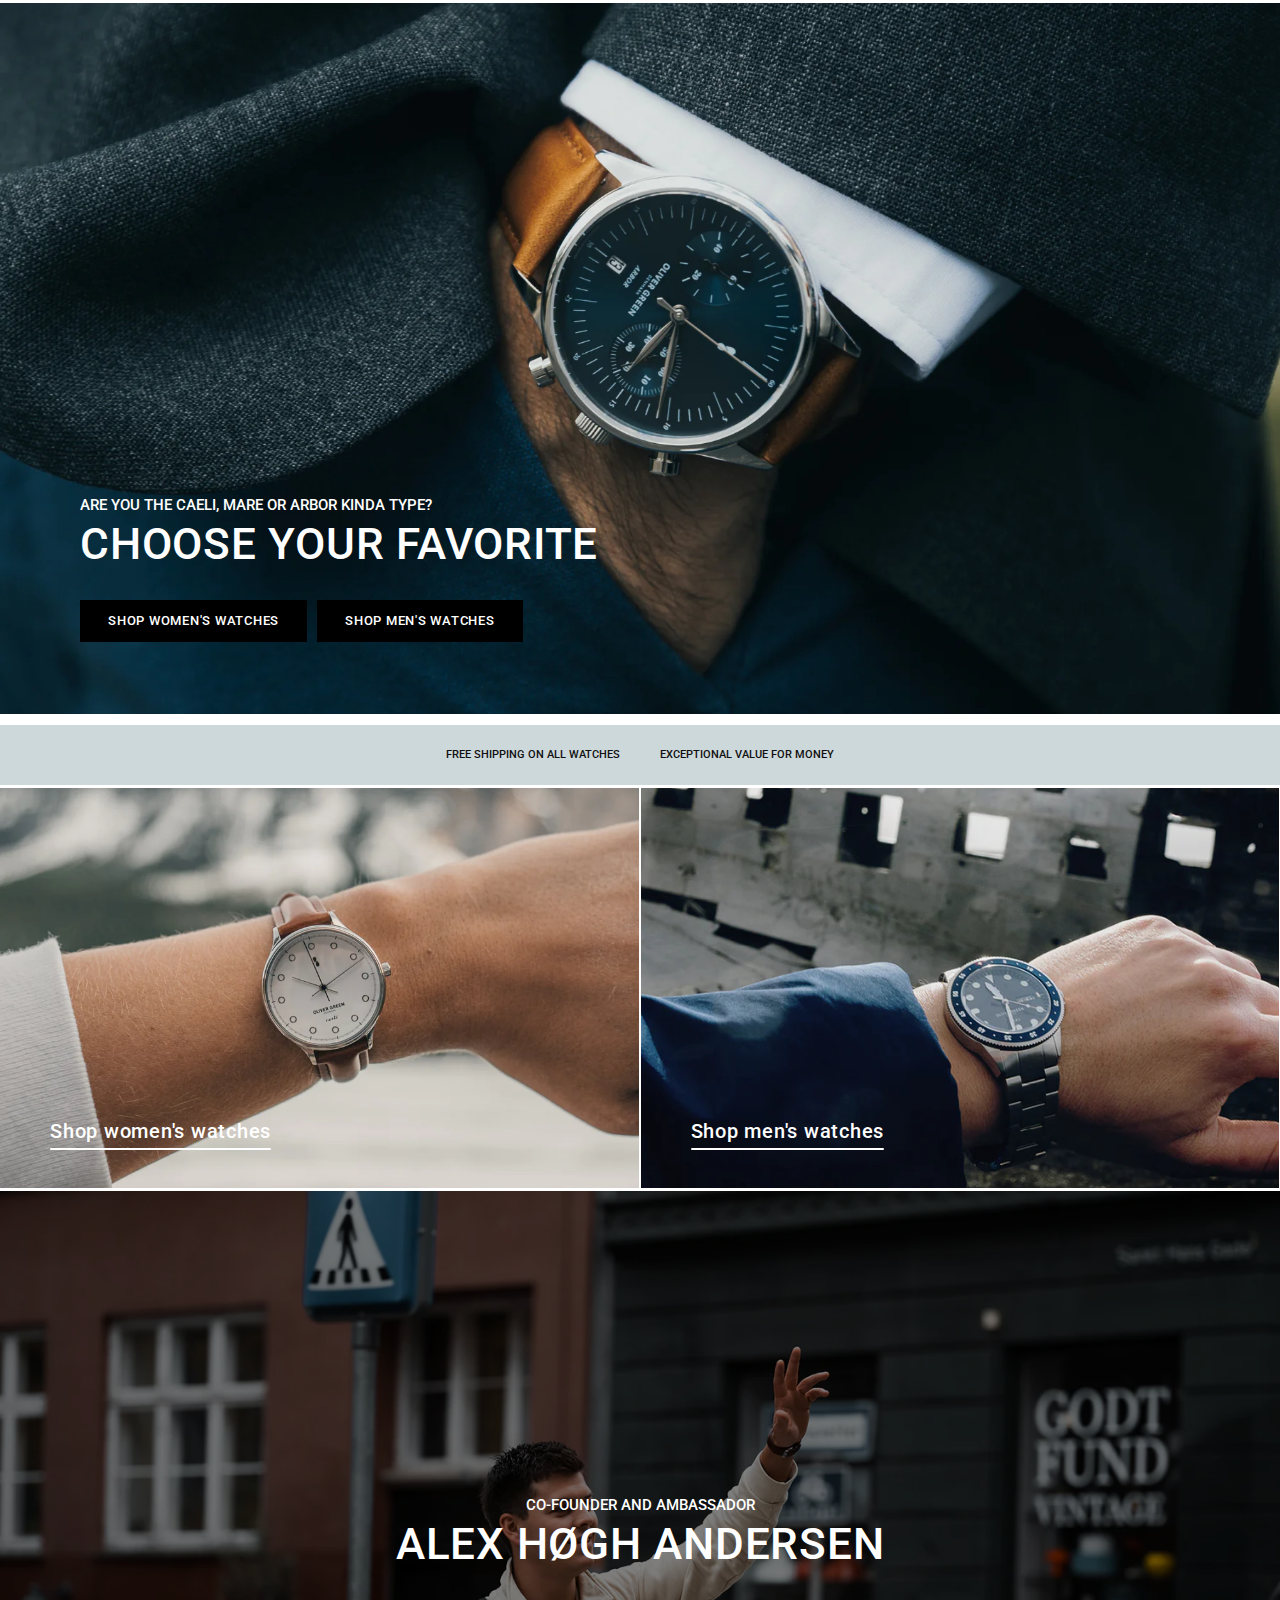
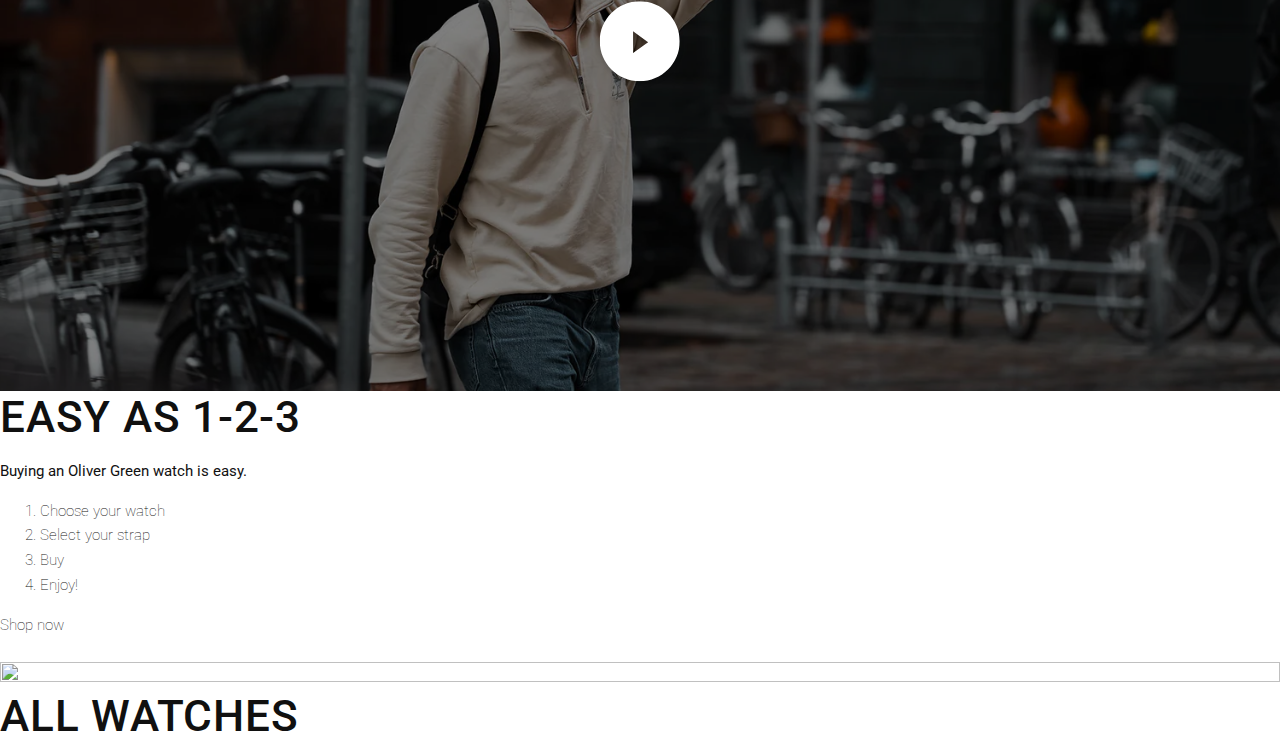
==== index.html @ 7eab45d4 "styling af første marketing-sektion" ====
<!DOCTYPE html>
<html lang="da">
<head>
    <meta charset="UTF-8">
    <meta http-equiv="X-UA-Compatible" content="IE=edge">
    <meta name="viewport" content="width=device-width, initial-scale=1.0">
    <title>Oliver Green | Oliver Green | Free shipping</title>
    <link rel="preconnect" href="https://fonts.googleapis.com">
    <link rel="preconnect" href="https://fonts.gstatic.com" crossorigin>
    <link href="https://fonts.googleapis.com/css2?family=Roboto:wght@100;500&display=swap" rel="stylesheet">
    <link rel="stylesheet" href="./css/jannick-styles.css">
</head>
<body>

    <section class="hero-section border--top">
        <img src="./img/forside/hero-img-index-large.webp" alt="Oliver Green-ur på håndled" class="section-bg hero-section-bg">
        <div class="hero-section-content white-text">
            <h1 class="section-subheading">Are you the Caeli, Mare or Arbor kinda type?</h1>
            <h2 class="section-heading">Choose your favorite</h2>
            <div class="hero-buttons">
                <a href="#" class="btn">Shop women's watches</a>
                <a href="#" class="btn">Shop men's watches</a>
            </div>
        </div>
    </section>

    <div class="usp-wrapper border--top">
        <p class="usp">FREE SHIPPING on all watches</p>
        <p class="usp">EXCEPTIONAL VALUE FOR MONEY</p>
    </div>

    <section class="shop-cat-section split-section border--top">
        <a href="#" class="shop-cat split-content">
            <img src="./img/forside/cat-img-1-large.webp" alt="" class="shop-cat-img">
            <span class="shop-cat-link white-text">Shop women's watches</span>
        </a>
        <a href="#" class="shop-cat split-content">
            <img src="./img/forside/cat-img-2-large.webp" alt="" class="shop-cat-img">
            <span href="#" class="shop-cat-link white-text">Shop men's watches</span>
        </a>
    </section>

    <section class="review-section">

    </section>

    <section class="marketing-vid-section border--top">
        <img src="./img/forside/alex-marketing-vid-poster-large.webp" alt="" class="marketing-vid-poster">
        <div class="overlay"></div>
        <div class="marketing-vid-section-content white-text align-center">
            <h2 class="section-subheading">Co-founder and ambassador</h2>
            <h3 class="section-heading">Alex Høgh Andersen</h3>
            <svg class="play-icon" viewBox="0 0 24 24"><path d="M12 0C5.383 0 0 5.383 0 12s5.383 12 12 12 12-5.383 12-12S18.617 0 12 0zm-2 15.5V9l4.5 3.25L10 15.5z" fill="currentColor"></path></svg>
        </div>
    </section>

    <section class="easy-123-section split-section">
        <div class="text-wrapper">
            <h2 class="section-heading">Easy as 1-2-3</h2>
            <p><strong>Buying an Oliver Green watch is easy.</strong></p>
            <ol>
                <li>Choose your watch</li>
                <li>Select your strap</li>
                <li>Buy</li>
                <li>Enjoy!</li>
            </ol>
            <a href="#" class="cta-link">Shop now</a>
        </div>
        <div class="img-wrapper">
            <img src="" alt="" class="easy-123-img">
        </div>
    </section>

    <section class="marketing-vid-section">
        <img src="" alt="" class="marketing-vid-poster">
    </section>

    <section class="watch-slider-section">
        <h2 class="section-heading">All Watches</h2>
        <div class="watch-slider-wrapper"></div>
    </section>

    <section class="lifestyle-gallery-section">
        <div class="lifestyle-slider-wrapper"></div>
    </section>

</body>
</html>
---- css/jannick-styles.css ----
body {
    margin: 0;
    font-size: 15px;
    line-height: 1.65;
    font-family: Roboto, sans-serif;
    font-weight: 100;
    color: #101010;
}

section {
    position: relative;
}

h1, h2, h3 {
    margin: 0;
}

a {
    color: #101010;
    text-decoration: none;
}

.white-text {
    color: #FFFFFF;
}

.section-heading,
.section-subheading,
.btn,
.usp {
    text-transform: uppercase;
    font-weight: 500;
}

.section-heading,
.btn,
.shop-cat-link {
    letter-spacing: 0.75px;
}

.btn {
    font-size: 13px;
    color: #FFFFFF;
    padding: 10px 28px;
    background: #000000;
    text-align: center;
}

.border {
    box-sizing: border-box;
}

.border--top {
    border-top: 3px solid #FFFFFF;
}

.section-bg {
    height: 100%;
    width: 100%;
}

.section-heading {
    font-size: 44px;
    line-height: 1.2;
}

.section-subheading {
    font-size: 15px;
}

.align-center {
    text-align: center;
}

.overlay {
    position: absolute;
    top: 0;
    left: 0;
    height: 100%;
    width: 100%;
    background: #000000;
    opacity: 0.5;
}

.hero-section {
    max-height: 800px;
    overflow: hidden;
}

.hero-section-content {
    position: absolute;
    bottom: 80px;
    left: 80px;
}

.hero-buttons {
    margin-top: 30px;
    width: 500px;
    display: flex;
    grid-template-columns: 1fr 1fr;
    grid-gap: 10px;
}

.usp-wrapper {
    display: flex;
    align-items: center;
    justify-content: center;
    background: #cdd8db;
    box-sizing: padding-box;
    padding: 10px;
    gap: 40px;
}

.usp {
    font-size: 11px;
}

.shop-cat-section {
    height: 400px;
    display: flex;
}

.split-content {
    width: calc(50% - 1.5px);
}

.split-content:first-child {
    border-right: 1.5px solid #FFFFFF;
}

.split-content:last-child {
    border-left: 1.5px solid #FFFFFF;
}

.shop-cat {
    height: 100%;
    overflow: hidden;
    position: relative;
}

.shop-cat-img {
    width: 100%;
    object-fit: cover;
    position: absolute;
    top: 50%;
    left: 0;
    transform: translateY(-50%) scale(1);
    transform-origin: center center;
    transition: transform 8s cubic-bezier(.25,.46,.45,.94);
}

.shop-cat-link {
    font-weight: 500;
    font-size: 20px;
    position: absolute;
    bottom: 40px;
    left: 50px;
}

.shop-cat-link::after {
    content: '';
    position: absolute;
    height: 2px;
    width: 100%;
    background: #FFFFFF;
    border-radius: 2px;
    bottom: -2px;
    left: 0;
    transition: transform 200ms ease-in-out;
    transform-origin: left center;
    transform: scale(1);
}

.shop-cat-img:hover {
    transform: translateY(-50%) scale(1.2);
}

.shop-cat-link:hover::after {
    transform: scaleX(0);
}

.marketing-vid-section {
    max-height: 800px;
    overflow: hidden;
    position: relative;
}

.marketing-vid-poster {
    height: 100%;
    width: 100%;
    object-fit: cover;
}

.marketing-vid-section-content {
    position: absolute;
    top: 50%;
    left: 50%;
    transform: translate(-50%, -50%);
}

.play-icon {
    height: 80px;
    cursor: pointer;
    transform-origin: center center;
    filter: drop-shadow(0 2px 2px rgba(0,0,0,.2));
    transition: transform .2s ease-in-out;
}

.play-icon:hover {
    transform: scale(1.1);
}

.marketing-vid-section-content .play-icon {
    margin-top: 30px;
}
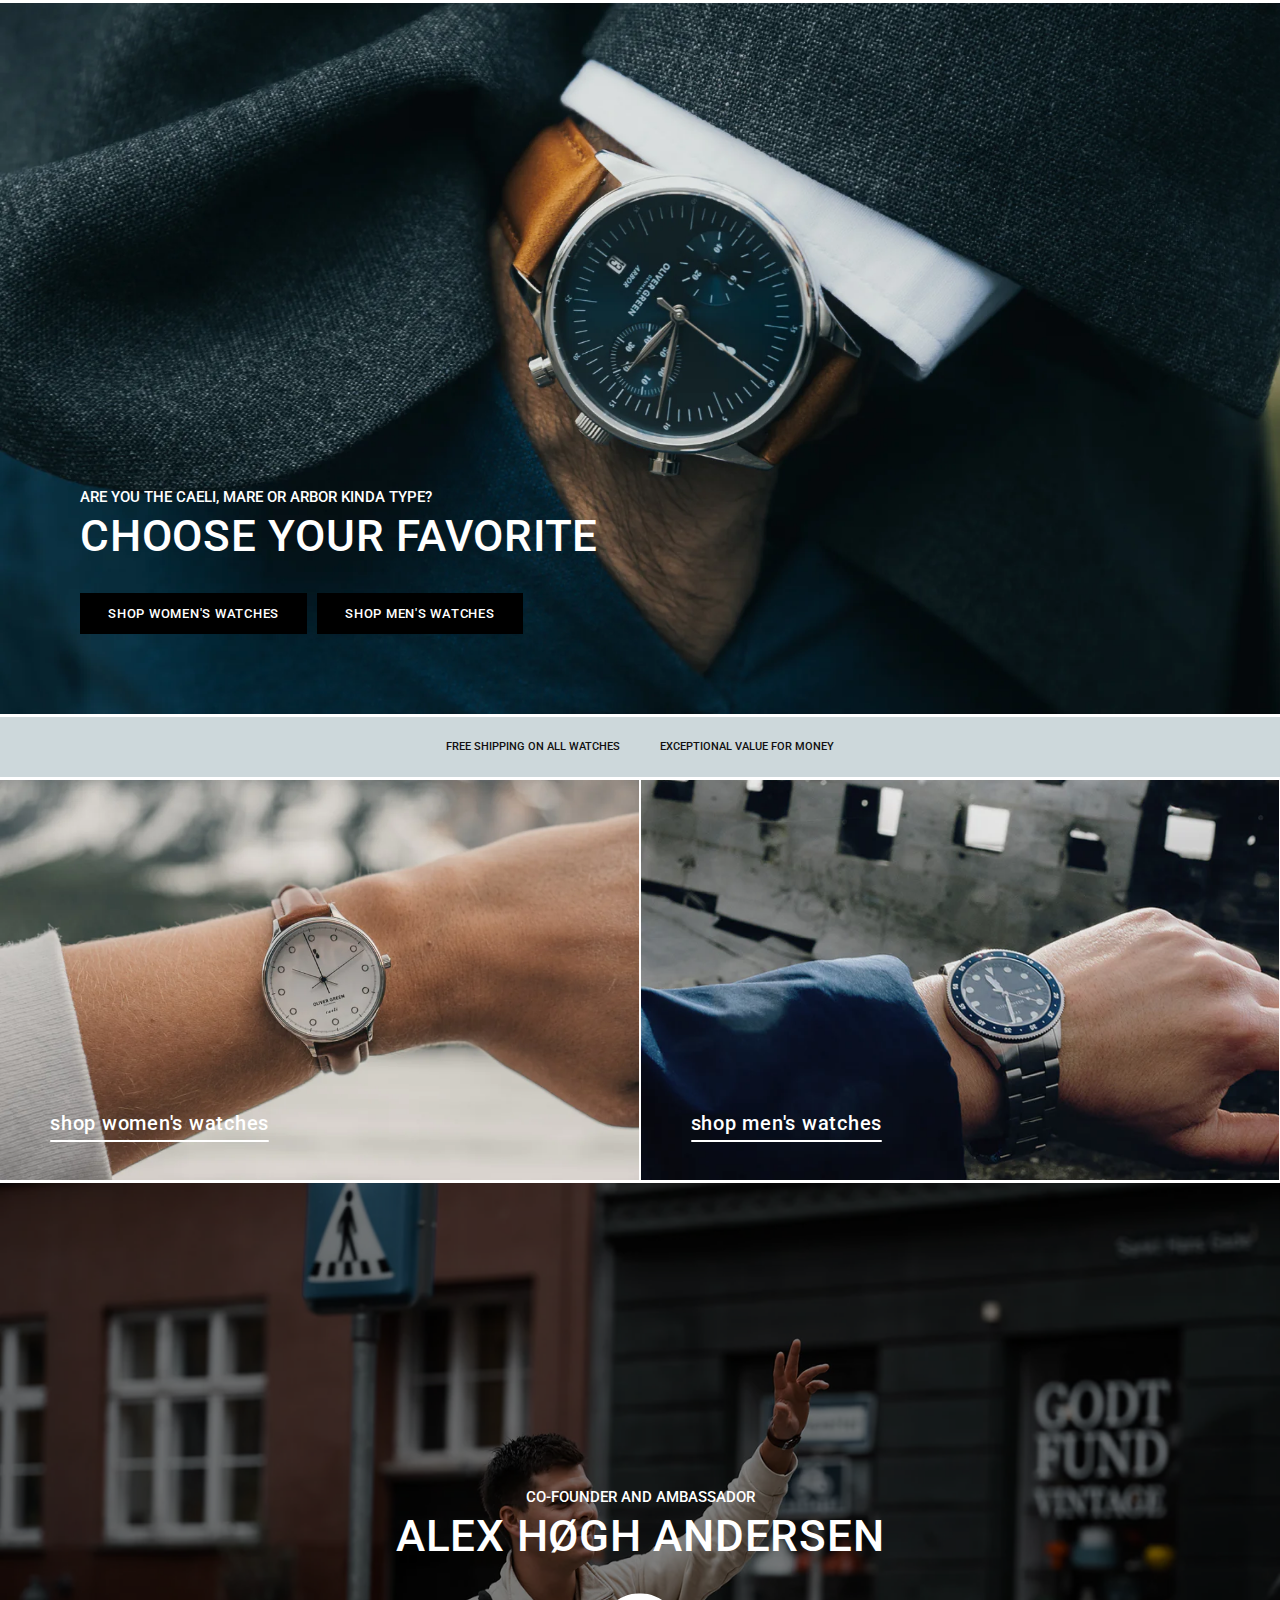
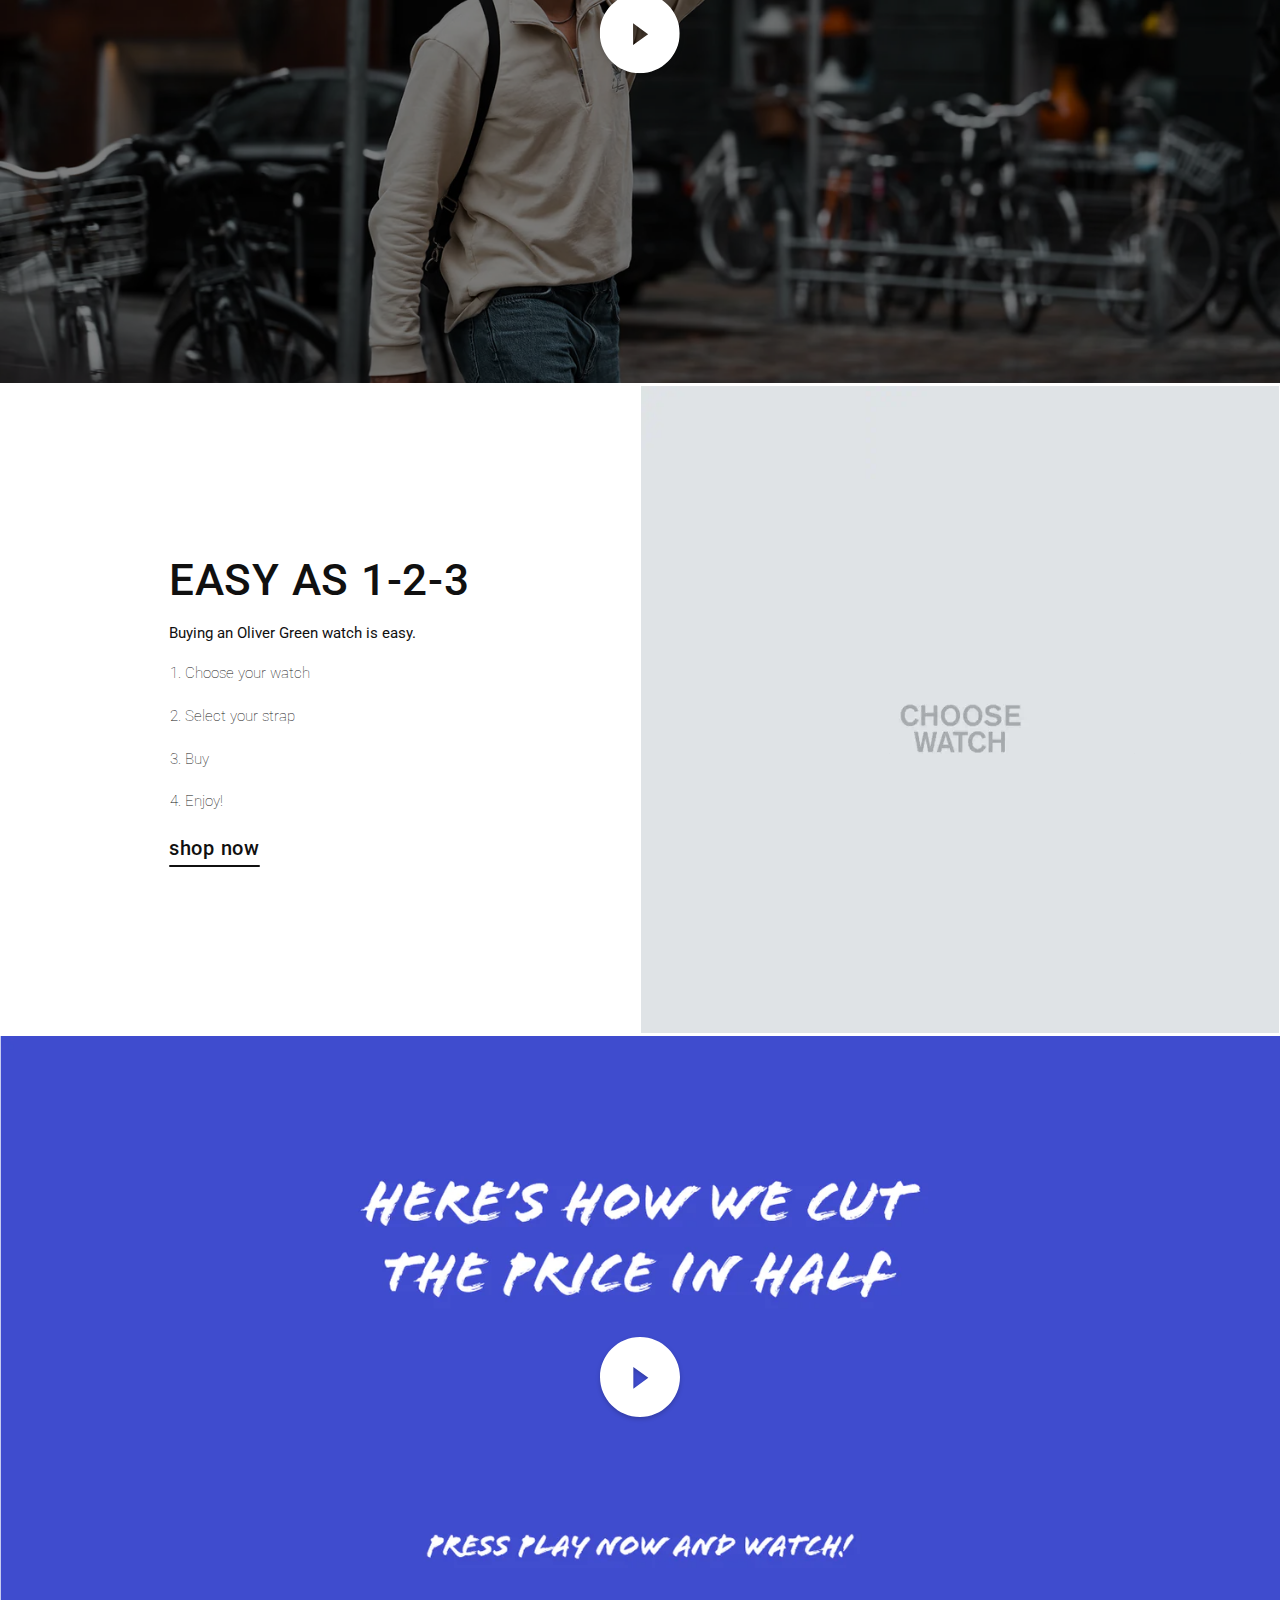
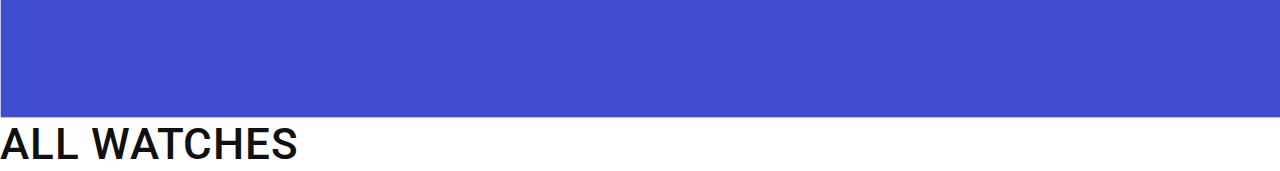
==== commit 5b938cfa: "'easy as 1-2-3'-sektion og 2. marketingvideosektion tilføjet" ====
--- a/index.html
+++ b/index.html
@@ -32,11 +32,11 @@
     <section class="shop-cat-section split-section border--top">
         <a href="#" class="shop-cat split-content">
             <img src="./img/forside/cat-img-1-large.webp" alt="" class="shop-cat-img">
-            <span class="shop-cat-link white-text">Shop women's watches</span>
+            <span class="shop-cat-link cta-link white-text">Shop women's watches</span>
         </a>
         <a href="#" class="shop-cat split-content">
             <img src="./img/forside/cat-img-2-large.webp" alt="" class="shop-cat-img">
-            <span href="#" class="shop-cat-link white-text">Shop men's watches</span>
+            <span href="#" class="shop-cat-link cta-link white-text">Shop men's watches</span>
         </a>
     </section>
 
@@ -54,25 +54,30 @@
         </div>
     </section>
 
-    <section class="easy-123-section split-section">
-        <div class="text-wrapper">
-            <h2 class="section-heading">Easy as 1-2-3</h2>
-            <p><strong>Buying an Oliver Green watch is easy.</strong></p>
-            <ol>
-                <li>Choose your watch</li>
-                <li>Select your strap</li>
-                <li>Buy</li>
-                <li>Enjoy!</li>
-            </ol>
-            <a href="#" class="cta-link">Shop now</a>
+    <section class="easy-123-section split-section border--top">
+        <div class="easy-123">
+            <div class="easy-123-text">
+                <h2 class="section-heading">Easy as 1-2-3</h2>
+                <p><strong>Buying an Oliver Green watch is easy.</strong></p>
+                <ol>
+                    <li>Choose your watch</li>
+                    <li>Select your strap</li>
+                    <li>Buy</li>
+                    <li>Enjoy!</li>
+                </ol>
+                <a href="#" class="cta-link cta-link--dark">Shop now</a>
+            </div>
         </div>
-        <div class="img-wrapper">
-            <img src="" alt="" class="easy-123-img">
+        <div class="img-wrapper easy-123">
+            <img src="./img/forside/easy-123-img-large.webp" alt="" class="easy-123-img">
         </div>
     </section>
 
-    <section class="marketing-vid-section">
-        <img src="" alt="" class="marketing-vid-poster">
+    <section class="marketing-vid-section explainer-vid-section border--top">
+        <img src="./img/forside/explainer-marketing-vid-poster-large.webp" alt="" class="marketing-vid-poster">
+        <div class="play-icon-wrapper">
+            <svg class="play-icon" viewBox="0 0 24 24"><path d="M12 0C5.383 0 0 5.383 0 12s5.383 12 12 12 12-5.383 12-12S18.617 0 12 0zm-2 15.5V9l4.5 3.25L10 15.5z"></path></svg>
+        </div>
     </section>
 
     <section class="watch-slider-section">
--- a/css/jannick-styles.css
+++ b/css/jannick-styles.css
@@ -20,6 +20,16 @@
     text-decoration: none;
 }
 
+ul,
+ol {
+    margin: 0;
+    padding: 0 0 0 2ch;
+}
+
+li {
+    margin-bottom: 18px;
+}
+
 .white-text {
     color: #FFFFFF;
 }
@@ -34,7 +44,7 @@
 
 .section-heading,
 .btn,
-.shop-cat-link {
+.cta-link {
     letter-spacing: 0.75px;
 }
 
@@ -46,6 +56,32 @@
     text-align: center;
 }
 
+.cta-link {
+    font-size: 20px;
+    font-weight: 500;
+    text-transform: lowercase;
+    position: relative;
+    display: inline-block;
+}
+
+.cta-link--dark::after {
+    content: '';
+    position: absolute;
+    height: 2px;
+    width: 100%;
+    background: #101010;
+    border-radius: 2px;
+    bottom: -2px;
+    left: 0;
+    transition: transform 200ms ease-in-out;
+    transform-origin: left center;
+    transform: scale(1);
+}
+
+.cta-link--dark:hover::after {
+    transform: scaleX(0);
+}
+
 .border {
     box-sizing: border-box;
 }
@@ -57,6 +93,10 @@
 .section-bg {
     height: 100%;
     width: 100%;
+}
+
+.split-section {
+    display: flex;
 }
 
 .section-heading {
@@ -82,9 +122,19 @@
     opacity: 0.5;
 }
 
+.play-icon {
+    fill: #FFFFFF;
+}
+
 .hero-section {
     max-height: 800px;
     overflow: hidden;
+}
+
+.hero-section-bg {
+    height: 100%;
+    width: 100%;
+    display: block;
 }
 
 .hero-section-content {
@@ -147,6 +197,7 @@
     transform: translateY(-50%) scale(1);
     transform-origin: center center;
     transition: transform 8s cubic-bezier(.25,.46,.45,.94);
+    display: block;
 }
 
 .shop-cat-link {
@@ -155,6 +206,7 @@
     position: absolute;
     bottom: 40px;
     left: 50px;
+    text-transform: lowercase;
 }
 
 .shop-cat-link::after {
@@ -189,6 +241,7 @@
     height: 100%;
     width: 100%;
     object-fit: cover;
+    display: block;
 }
 
 .marketing-vid-section-content {
@@ -212,4 +265,33 @@
 
 .marketing-vid-section-content .play-icon {
     margin-top: 30px;
+}
+
+.easy-123 {
+    width: calc(50% - 1.5px);
+    overflow: hidden;
+}
+
+.easy-123:first-child {
+    border-right: 1.5px solid #FFFFFF;
+    display: flex;
+    align-items: center;
+    justify-content: center;
+}
+
+.easy-123:last-child {
+    border-left: 1.5px solid #FFFFFF;
+}
+
+.easy-123-img {
+    height: 100%;
+    width: 100%;
+}
+
+.explainer-vid-section .play-icon-wrapper {
+    position: absolute;
+    top: 50%;
+    left: 50%;
+    transform: translate(-50%, -50%);
+    height: 80px;
 }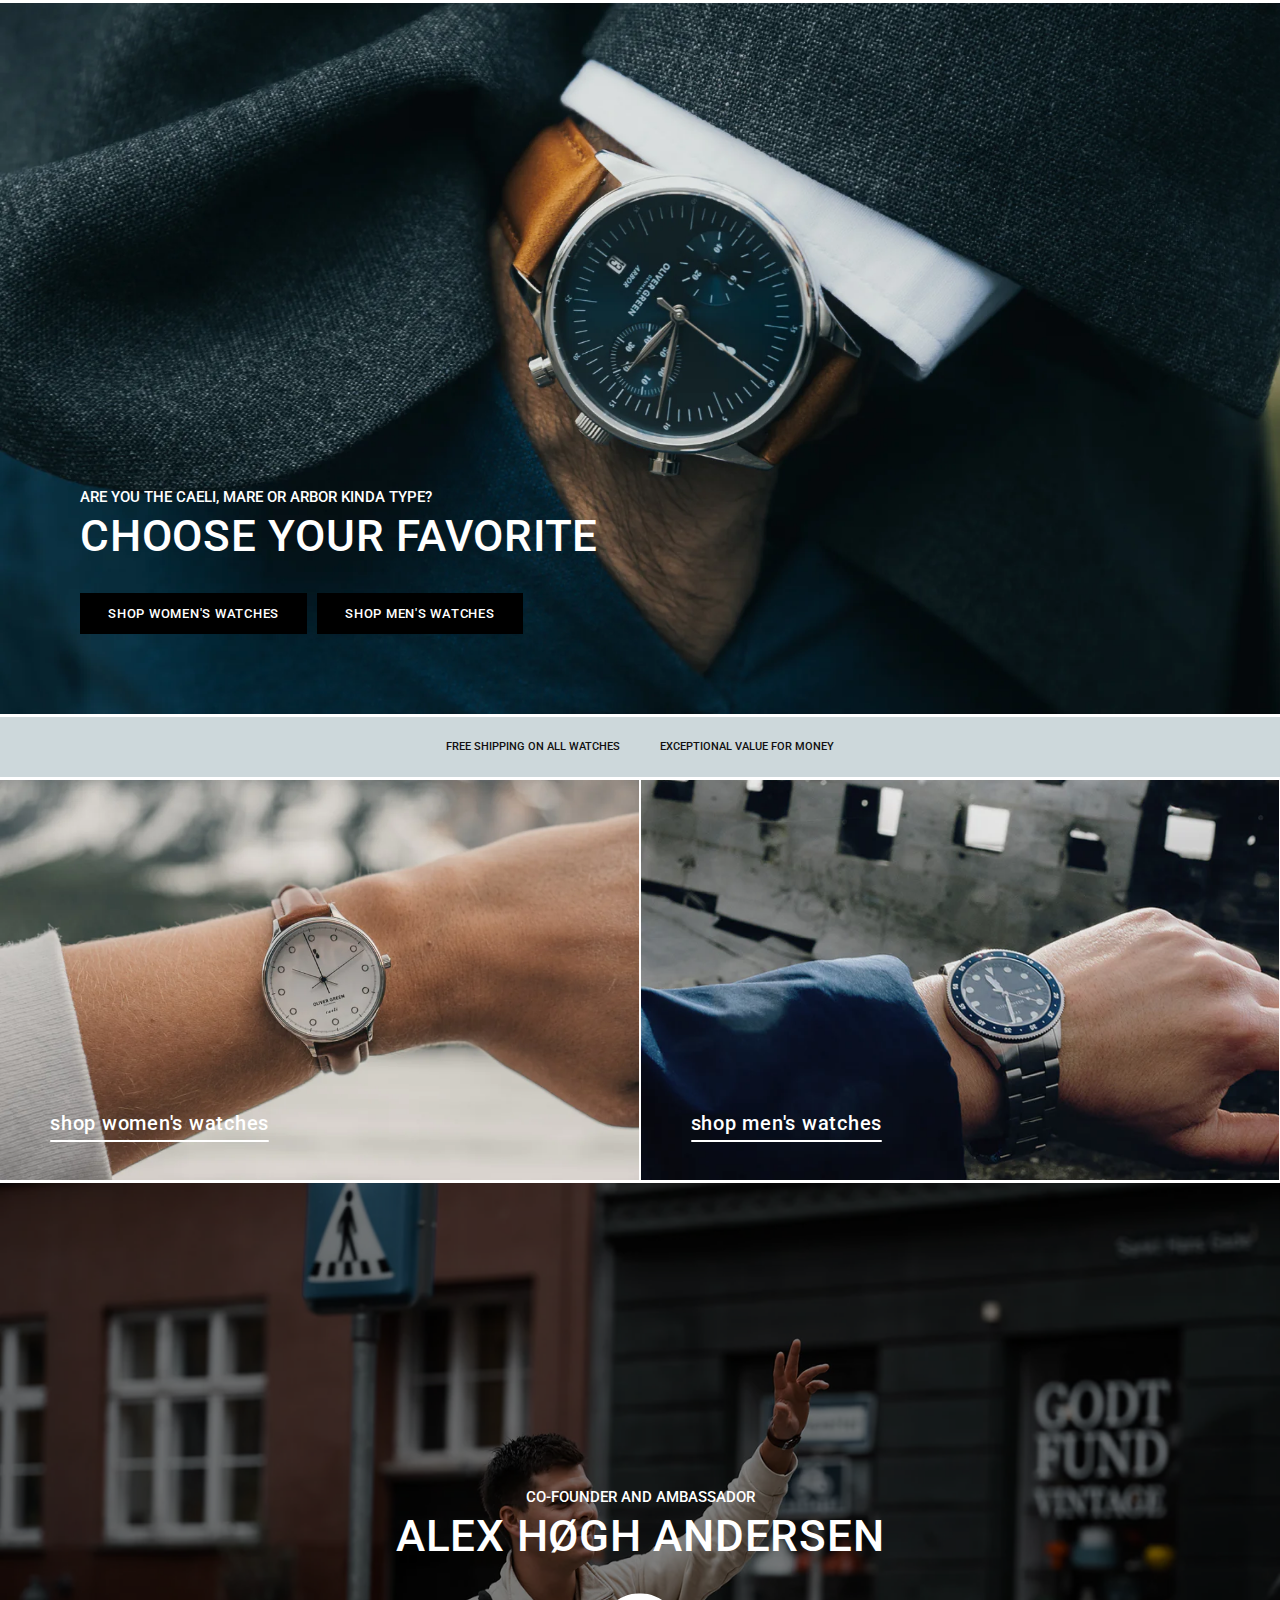
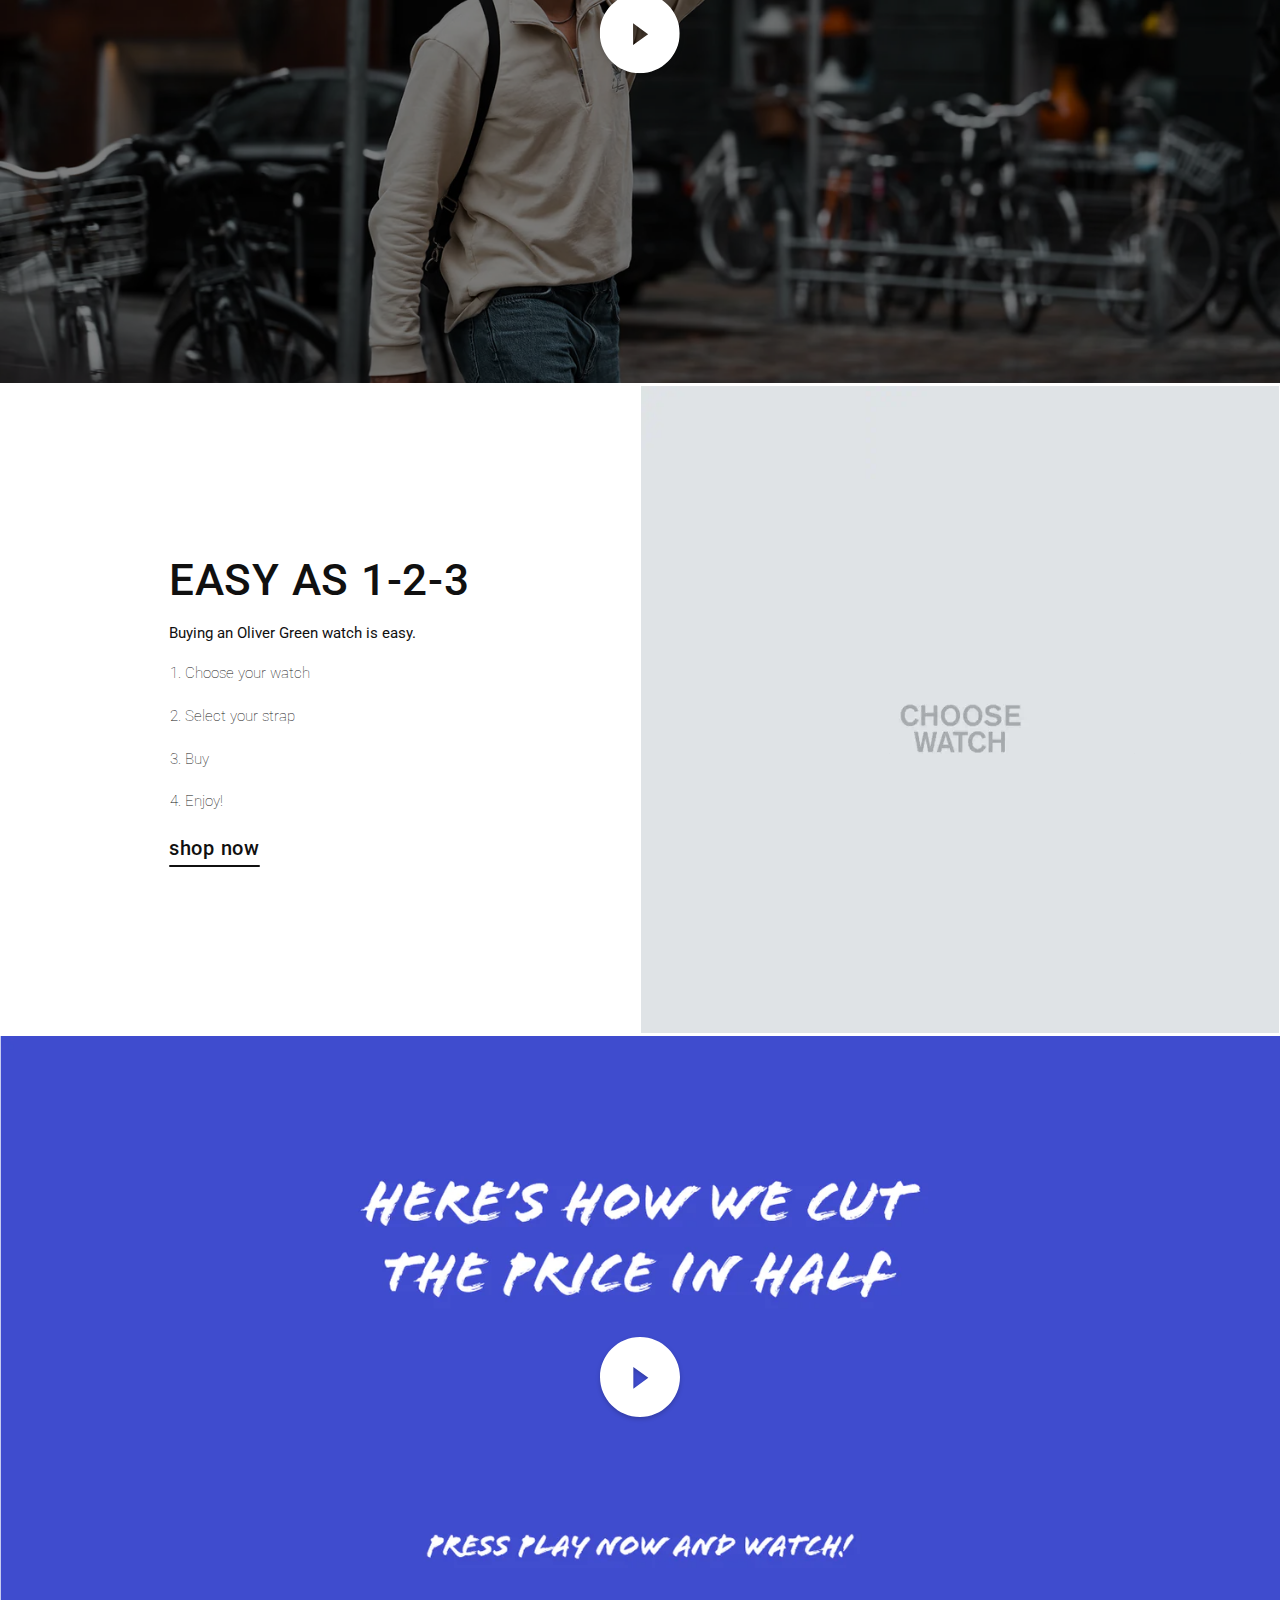
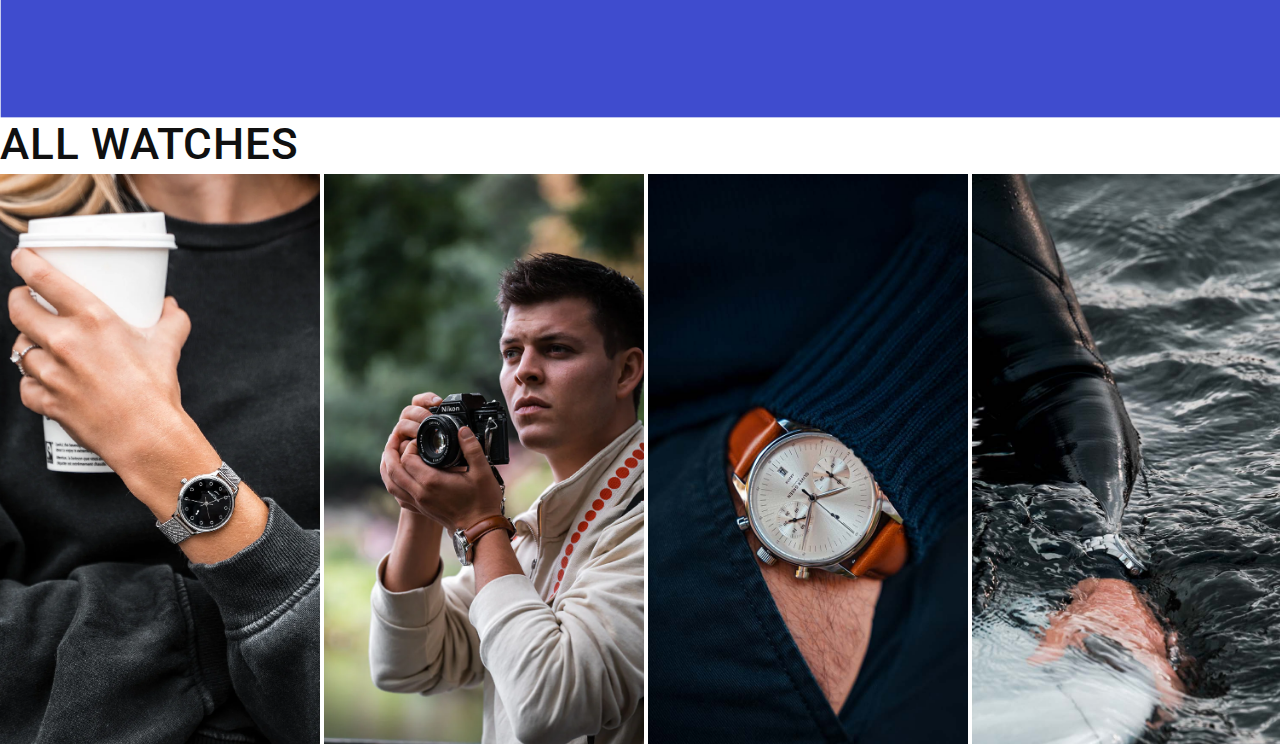
==== commit e08c38ef: "markup og en smule styling til lifestyle-slider" ====
--- a/index.html
+++ b/index.html
@@ -85,8 +85,45 @@
         <div class="watch-slider-wrapper"></div>
     </section>
 
-    <section class="lifestyle-gallery-section">
-        <div class="lifestyle-slider-wrapper"></div>
+    <section class="lifestyle-gallery-section border--top">
+        <div class="lifestyle-slider-wrapper">
+            <div class="lifestyle-slide-item">
+                <img src="./img/forside/lifestyle-slider/lifestyle-slider-img-1.webp" alt="" class="lifestyle-slide-img">
+            </div>
+            <div class="lifestyle-slide-item">
+                <img src="./img/forside/lifestyle-slider/lifestyle-slider-img-2.webp" alt="" class="lifestyle-slide-img">
+            </div>
+            <div class="lifestyle-slide-item">
+                <img src="./img/forside/lifestyle-slider/lifestyle-slider-img-3.jpg" alt="" class="lifestyle-slide-img">
+            </div>
+            <div class="lifestyle-slide-item">
+                <img src="./img/forside/lifestyle-slider/lifestyle-slider-img-4.jpg" alt="" class="lifestyle-slide-img">
+            </div>
+            <div class="lifestyle-slide-item">
+                <img src="./img/forside/lifestyle-slider/lifestyle-slider-img-5.webp" alt="" class="lifestyle-slide-img">
+            </div>
+            <div class="lifestyle-slide-item">
+                <img src="./img/forside/lifestyle-slider/lifestyle-slider-img-6.webp" alt="" class="lifestyle-slide-img">
+            </div>
+            <div class="lifestyle-slide-item">
+                <img src="./img/forside/lifestyle-slider/lifestyle-slider-img-7.webp" alt="" class="lifestyle-slide-img">
+            </div>
+            <div class="lifestyle-slide-item">
+                <img src="./img/forside/lifestyle-slider/lifestyle-slider-img-8.jpg" alt="" class="lifestyle-slide-img">
+            </div>
+            <div class="lifestyle-slide-item">
+                <img src="./img/forside/lifestyle-slider/lifestyle-slider-img-9.webp" alt="" class="lifestyle-slide-img">
+            </div>
+            <div class="lifestyle-slide-item">
+                <img src="./img/forside/lifestyle-slider/lifestyle-slider-img-10.webp" alt="" class="lifestyle-slide-img">
+            </div>
+            <div class="lifestyle-slide-item">
+                <img src="./img/forside/lifestyle-slider/lifestyle-slider-img-11.webp" alt="" class="lifestyle-slide-img">
+            </div>
+            <div class="lifestyle-slide-item">
+                <img src="./img/forside/lifestyle-slider/lifestyle-slider-img-12.webp" alt="" class="lifestyle-slide-img">
+            </div>
+        </div>
     </section>
 
 </body>
--- a/css/jannick-styles.css
+++ b/css/jannick-styles.css
@@ -294,4 +294,23 @@
     left: 50%;
     transform: translate(-50%, -50%);
     height: 80px;
+}
+
+.lifestyle-slider-wrapper {
+    overflow-x: scroll;
+    overflow-y: hidden;
+    white-space: nowrap;
+    max-height: 570px;
+}
+
+.lifestyle-slide-item {
+    width: 25%;
+    display: inline-block;
+}
+
+.lifestyle-slide-img {
+    width: 100%;
+    object-fit: cover;
+    object-position: center center;
+    aspect-ratio: 1/2;
 }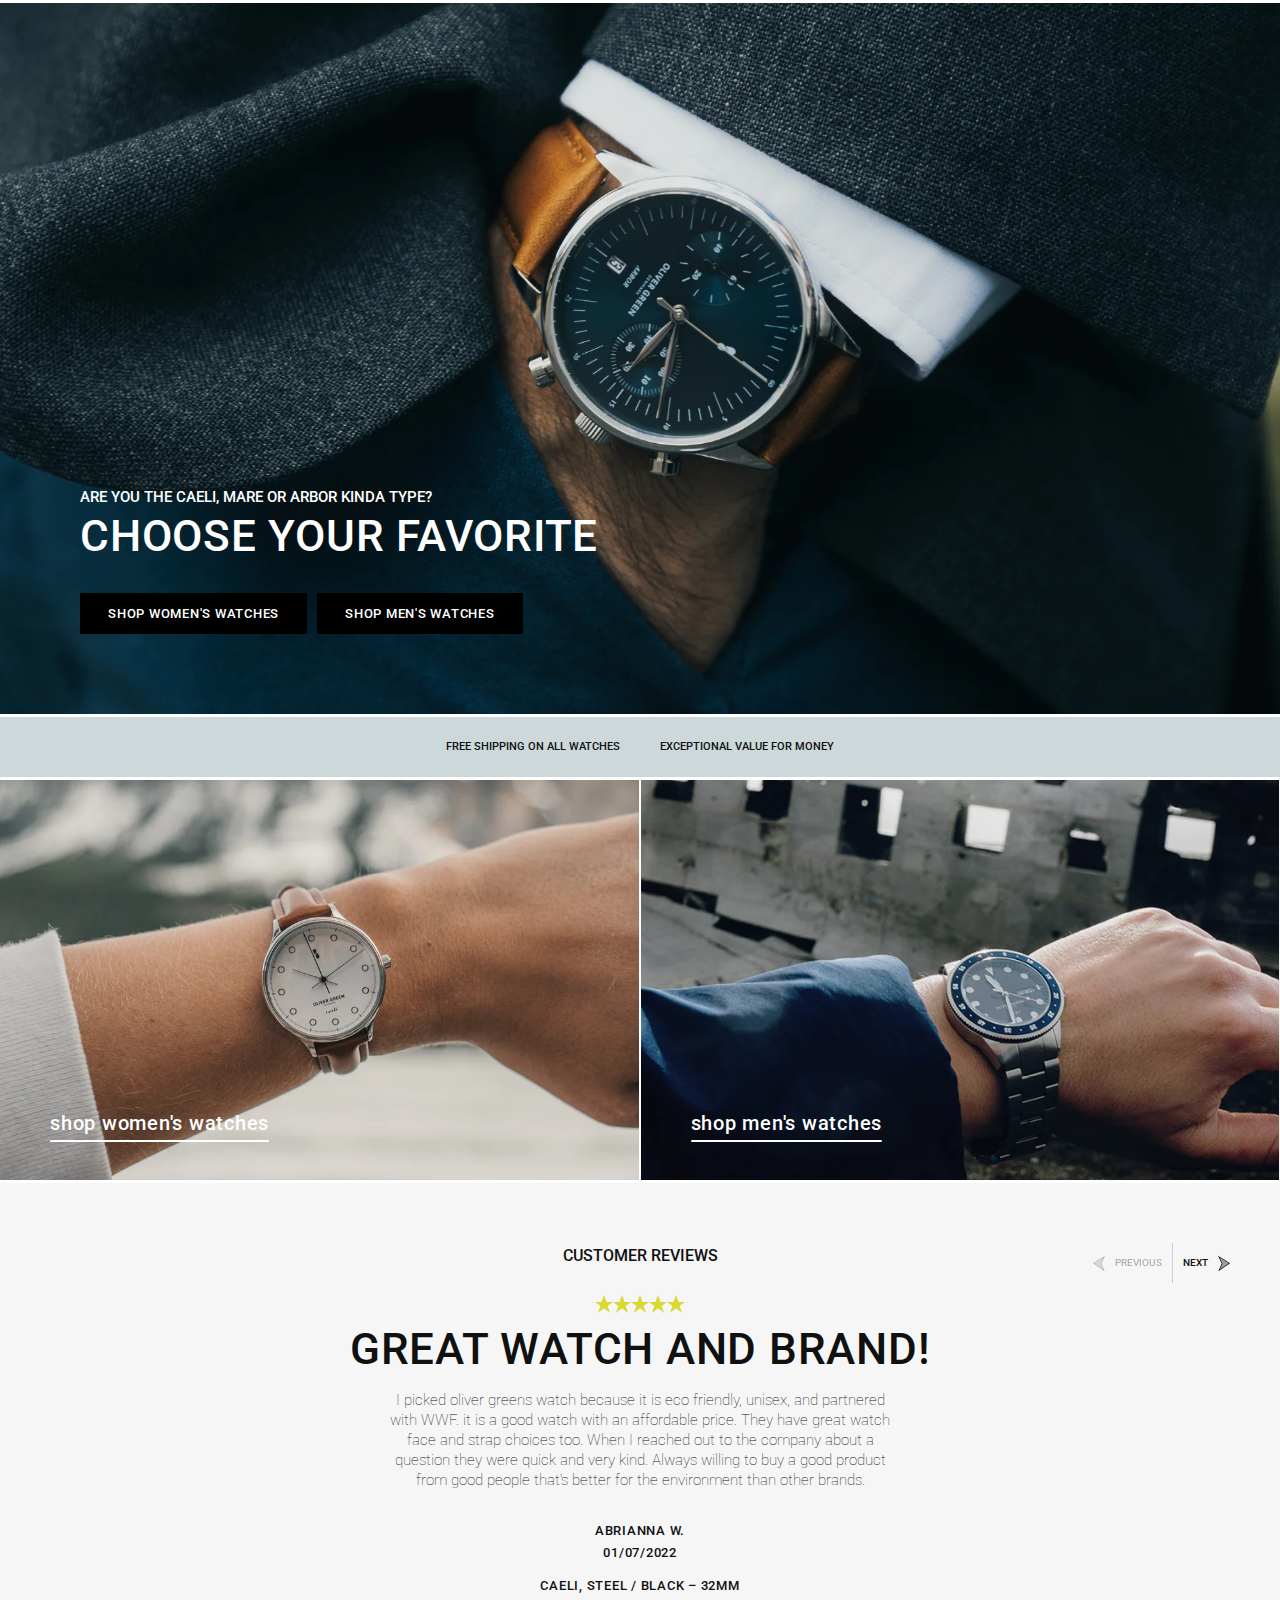
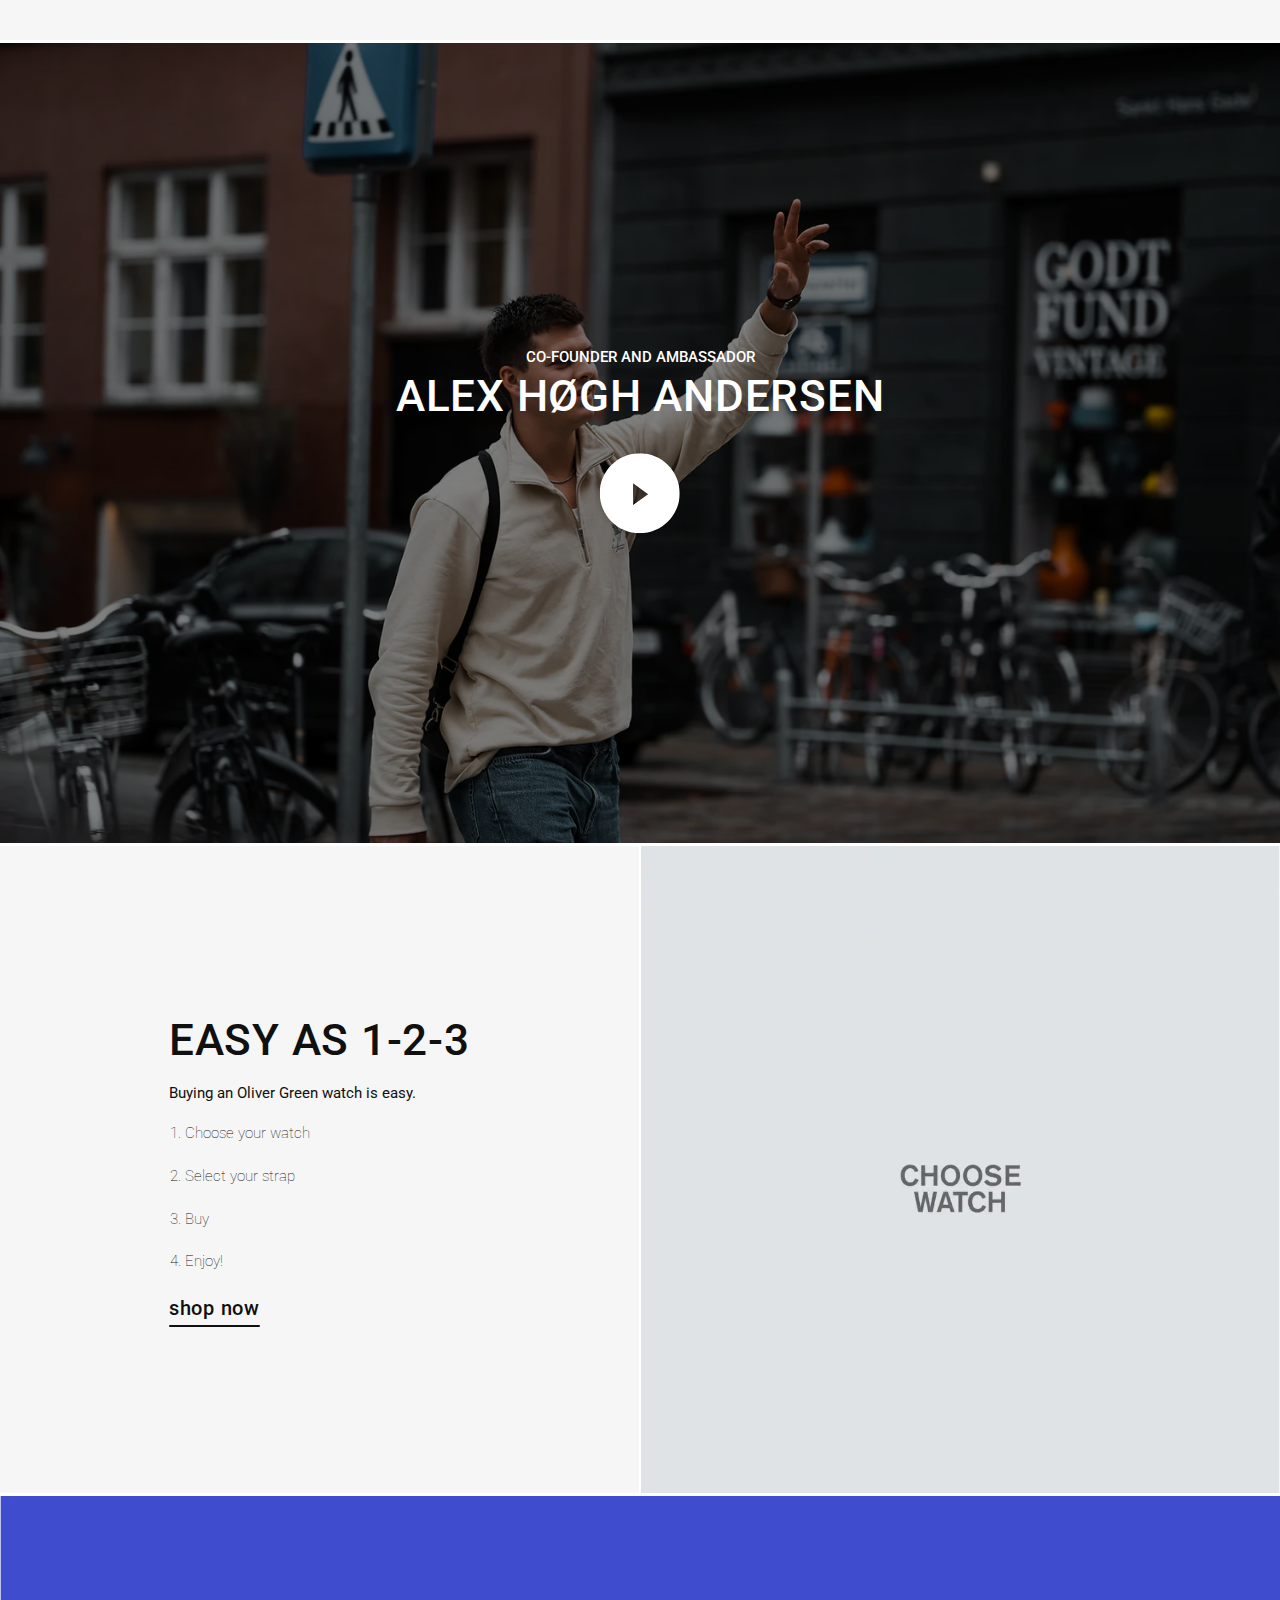
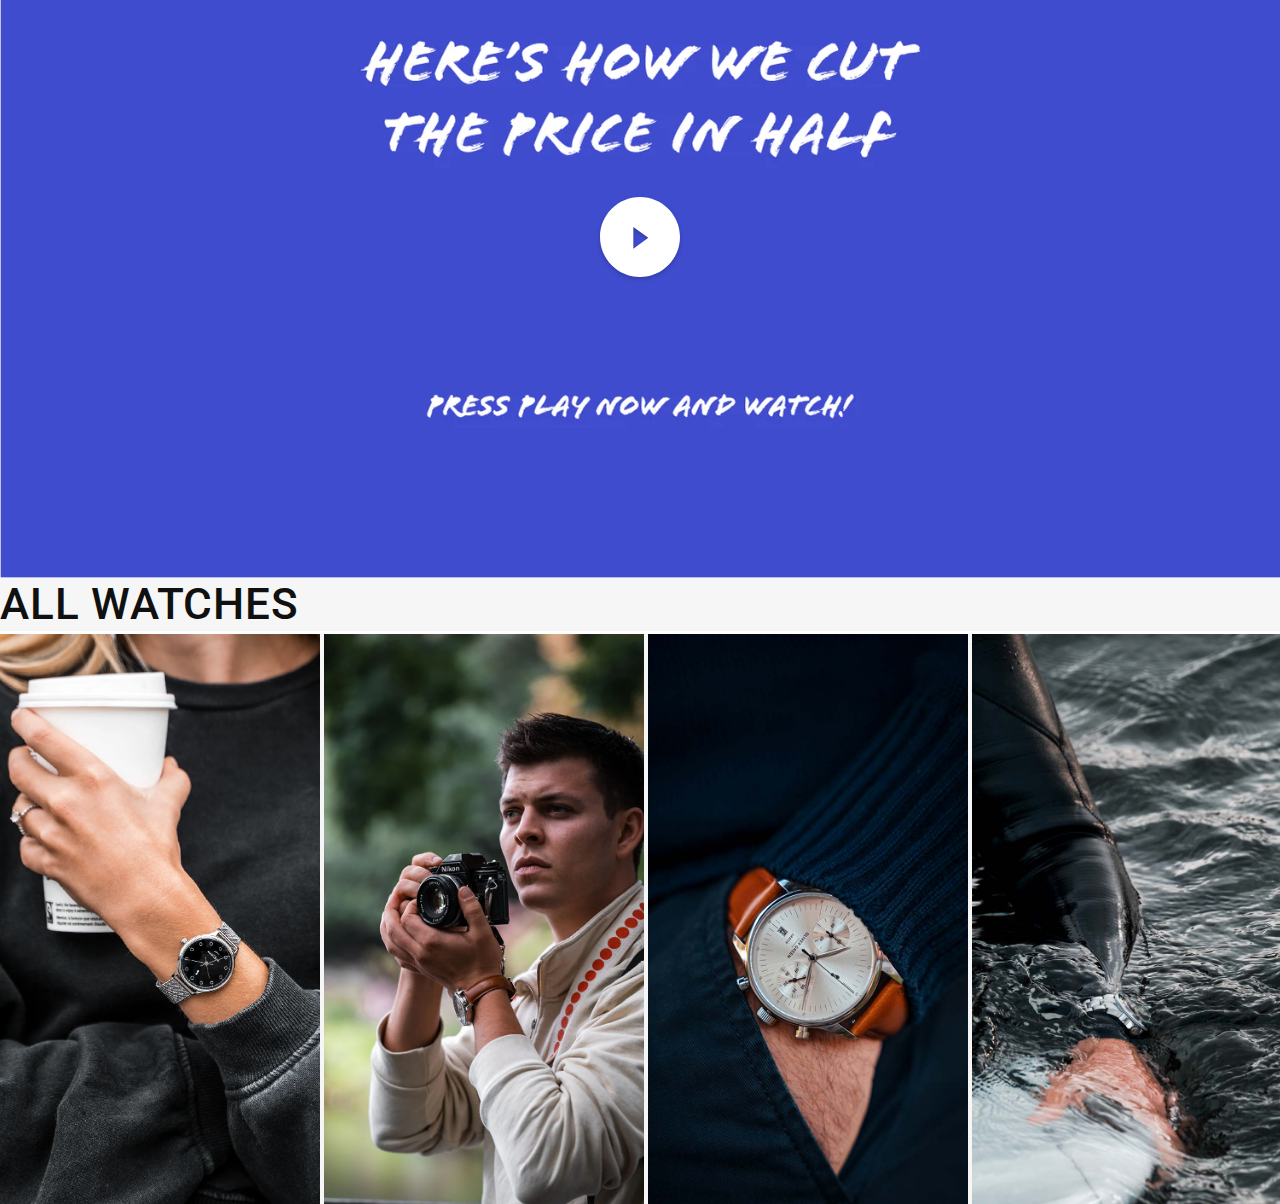
==== commit 82d1ea1f: "markup og styling til review-section" ====
--- a/index.html
+++ b/index.html
@@ -40,8 +40,108 @@
         </a>
     </section>
 
-    <section class="review-section">
-
+    <section class="review-section border--top">
+        <h2 class="section-subheading">Customer reviews</h2>
+        <div class="reviews-slider-nav carousel-nav-wrapper">
+            <div class="nav-prev carousel-nav not-clickable">
+                <svg class="carousel-nav-icon" width="24px" height="31px" viewBox="0 0 24 31" version="1.1" xmlns="http://www.w3.org/2000/svg" xmlns:xlink="http://www.w3.org/1999/xlink"><g id="arrow-left" stroke="none" stroke-width="1" fill="none" fill-rule="evenodd"><polygon id="Path" fill="#9D9D9C" fill-rule="nonzero" transform="translate(12.206897, 15.500000) scale(-1, 1) translate(-12.206897, -15.500000) " points="8.28022042 15.5463085 1.55172414 1.75666667 22.862069 15.0935143 2.12963179 29.2433333"></polygon><path d="M3.06712565,3.4089701 L11.3287435,8.58936877 L21.697074,15.0880399 L11.5869191,21.9883721 L3.58347676,27.4468439 L8.70567986,16.0458472 L8.94320138,15.510299 L8.68502582,14.9850498 L3.06712565,3.4089701 M0,0 L7.55938038,15.510299 L0.619621343,31 L12.3098107,23.0182724 L24,15.0365449 L12,7.51827243 L0,0 L0,0 Z" id="Shape" fill="#000000" fill-rule="nonzero" transform="translate(12.000000, 15.500000) scale(-1, 1) translate(-12.000000, -15.500000) "></path></g></svg>
+                <p class="carousel-nav-text">Previous</p>
+            </div>
+            <div class="nav-div"></div>
+            <div class="nav-next carousel-nav">
+                <p class="carousel-nav-text">Next</p>
+                <svg class="carousel-nav-icon" width="24px" height="31px" viewBox="0 0 24 31" version="1.1" xmlns="http://www.w3.org/2000/svg" xmlns:xlink="http://www.w3.org/1999/xlink"><g id="arrow-right" stroke="none" stroke-width="1" fill="none" fill-rule="evenodd"><polygon id="Path" fill="#9D9D9C" fill-rule="nonzero" points="8.28022042 15.5463085 1.55172414 1.75666667 22.862069 15.0935143 2.12963179 29.2433333"></polygon><path d="M3.06712565,3.4089701 L11.3287435,8.58936877 L21.697074,15.0880399 L11.5869191,21.9883721 L3.58347676,27.4468439 L8.70567986,16.0458472 L8.94320138,15.510299 L8.68502582,14.9850498 L3.06712565,3.4089701 M0,0 L7.55938038,15.510299 L0.619621343,31 L12.3098107,23.0182724 L24,15.0365449 L12,7.51827243 L0,0 L0,0 Z" id="Shape" fill="#000000" fill-rule="nonzero"></path></g></svg>
+            </div>
+        </div>
+
+        <div class="reviews-slider-wrapper">
+
+            <div class="reviews-slide-item">
+                <div class="review-rating">
+                    <svg class="review-star filled" xmlns="http://www.w3.org/2000/svg" width="18" height="18" xmlns:v="https://vecta.io/nano"><path fill="currentColor" d="M15.184 18l-2.632-6.958L18 6.902h-6.46L9 0 6.442 6.883H0l5.448 4.16L2.816 18 9 13.318z"></path></svg>
+                    <svg class="review-star filled" xmlns="http://www.w3.org/2000/svg" width="18" height="18" xmlns:v="https://vecta.io/nano"><path fill="currentColor" d="M15.184 18l-2.632-6.958L18 6.902h-6.46L9 0 6.442 6.883H0l5.448 4.16L2.816 18 9 13.318z"></path></svg>
+                    <svg class="review-star filled" xmlns="http://www.w3.org/2000/svg" width="18" height="18" xmlns:v="https://vecta.io/nano"><path fill="currentColor" d="M15.184 18l-2.632-6.958L18 6.902h-6.46L9 0 6.442 6.883H0l5.448 4.16L2.816 18 9 13.318z"></path></svg>
+                    <svg class="review-star filled" xmlns="http://www.w3.org/2000/svg" width="18" height="18" xmlns:v="https://vecta.io/nano"><path fill="currentColor" d="M15.184 18l-2.632-6.958L18 6.902h-6.46L9 0 6.442 6.883H0l5.448 4.16L2.816 18 9 13.318z"></path></svg>
+                    <svg class="review-star filled" xmlns="http://www.w3.org/2000/svg" width="18" height="18" xmlns:v="https://vecta.io/nano"><path fill="currentColor" d="M15.184 18l-2.632-6.958L18 6.902h-6.46L9 0 6.442 6.883H0l5.448 4.16L2.816 18 9 13.318z"></path></svg>
+                </div>
+                <p class="review-heading">Great watch and brand!</p>
+                <p class="review-body">
+                    I picked oliver greens watch because it is eco friendly, unisex, and partnered with WWF. it is a good watch with an affordable price. They have great watch face and strap choices too. When I reached out to the company about a question they were quick and very kind. Always willing to buy a good product from good people that's better for the environment than other brands.
+                </p>
+                <p class="review-author review-meta">ABRIANNA W.</p>
+                <p class="review-date review-meta">01/07/2022</p>
+                <a href="#" class="review-watch review-meta">Caeli, Steel / Black – 32mm</a>
+            </div>
+
+            <div class="reviews-slide-item">
+                <div class="review-rating">
+                    <svg class="review-star filled" xmlns="http://www.w3.org/2000/svg" width="18" height="18" xmlns:v="https://vecta.io/nano"><path fill="currentColor" d="M15.184 18l-2.632-6.958L18 6.902h-6.46L9 0 6.442 6.883H0l5.448 4.16L2.816 18 9 13.318z"></path></svg>
+                    <svg class="review-star filled" xmlns="http://www.w3.org/2000/svg" width="18" height="18" xmlns:v="https://vecta.io/nano"><path fill="currentColor" d="M15.184 18l-2.632-6.958L18 6.902h-6.46L9 0 6.442 6.883H0l5.448 4.16L2.816 18 9 13.318z"></path></svg>
+                    <svg class="review-star filled" xmlns="http://www.w3.org/2000/svg" width="18" height="18" xmlns:v="https://vecta.io/nano"><path fill="currentColor" d="M15.184 18l-2.632-6.958L18 6.902h-6.46L9 0 6.442 6.883H0l5.448 4.16L2.816 18 9 13.318z"></path></svg>
+                    <svg class="review-star filled" xmlns="http://www.w3.org/2000/svg" width="18" height="18" xmlns:v="https://vecta.io/nano"><path fill="currentColor" d="M15.184 18l-2.632-6.958L18 6.902h-6.46L9 0 6.442 6.883H0l5.448 4.16L2.816 18 9 13.318z"></path></svg>
+                    <svg class="review-star filled" xmlns="http://www.w3.org/2000/svg" width="18" height="18" xmlns:v="https://vecta.io/nano"><path fill="currentColor" d="M15.184 18l-2.632-6.958L18 6.902h-6.46L9 0 6.442 6.883H0l5.448 4.16L2.816 18 9 13.318z"></path></svg>
+                </div>
+                <p class="review-heading">A beautiful, understated classic piece</p>
+                <p class="review-body">
+                    Hey from Canada! I immediately fell in love with this watch and just had to have it. The price point is excellent for the quality—this is an incredibly classic piece, beautiful, elegant, and stunning craftsmanship. I’m in love!
+                </p>
+                <p class="review-author review-meta">LISA W.</p>
+                <p class="review-date review-meta">12/28/2021</p>
+                <a href="#" class="review-watch review-meta">Arbor, Steel / Green – 41mm</a>
+            </div>
+
+            <div class="reviews-slide-item">
+                <div class="review-rating">
+                    <svg class="review-star filled" xmlns="http://www.w3.org/2000/svg" width="18" height="18" xmlns:v="https://vecta.io/nano"><path fill="currentColor" d="M15.184 18l-2.632-6.958L18 6.902h-6.46L9 0 6.442 6.883H0l5.448 4.16L2.816 18 9 13.318z"></path></svg>
+                    <svg class="review-star filled" xmlns="http://www.w3.org/2000/svg" width="18" height="18" xmlns:v="https://vecta.io/nano"><path fill="currentColor" d="M15.184 18l-2.632-6.958L18 6.902h-6.46L9 0 6.442 6.883H0l5.448 4.16L2.816 18 9 13.318z"></path></svg>
+                    <svg class="review-star filled" xmlns="http://www.w3.org/2000/svg" width="18" height="18" xmlns:v="https://vecta.io/nano"><path fill="currentColor" d="M15.184 18l-2.632-6.958L18 6.902h-6.46L9 0 6.442 6.883H0l5.448 4.16L2.816 18 9 13.318z"></path></svg>
+                    <svg class="review-star filled" xmlns="http://www.w3.org/2000/svg" width="18" height="18" xmlns:v="https://vecta.io/nano"><path fill="currentColor" d="M15.184 18l-2.632-6.958L18 6.902h-6.46L9 0 6.442 6.883H0l5.448 4.16L2.816 18 9 13.318z"></path></svg>
+                    <svg class="review-star filled" xmlns="http://www.w3.org/2000/svg" width="18" height="18" xmlns:v="https://vecta.io/nano"><path fill="currentColor" d="M15.184 18l-2.632-6.958L18 6.902h-6.46L9 0 6.442 6.883H0l5.448 4.16L2.816 18 9 13.318z"></path></svg>
+                </div>
+                <p class="review-heading">Great product</p>
+                <p class="review-body">
+                    Excellent product and superior customer service. I emailed with a question and the response time was great and the service was superior. Great product and great company!
+                </p>
+                <p class="review-author review-meta">MECHELLE F.</p>
+                <p class="review-date review-meta">2/23/2021</p>
+                <a href="#" class="review-watch review-meta">Caeli, Steel / White – 32mm</a>
+            </div>
+
+            <div class="reviews-slide-item">
+                <div class="review-rating">
+                    <svg class="review-star filled" xmlns="http://www.w3.org/2000/svg" width="18" height="18" xmlns:v="https://vecta.io/nano"><path fill="currentColor" d="M15.184 18l-2.632-6.958L18 6.902h-6.46L9 0 6.442 6.883H0l5.448 4.16L2.816 18 9 13.318z"></path></svg>
+                    <svg class="review-star filled" xmlns="http://www.w3.org/2000/svg" width="18" height="18" xmlns:v="https://vecta.io/nano"><path fill="currentColor" d="M15.184 18l-2.632-6.958L18 6.902h-6.46L9 0 6.442 6.883H0l5.448 4.16L2.816 18 9 13.318z"></path></svg>
+                    <svg class="review-star filled" xmlns="http://www.w3.org/2000/svg" width="18" height="18" xmlns:v="https://vecta.io/nano"><path fill="currentColor" d="M15.184 18l-2.632-6.958L18 6.902h-6.46L9 0 6.442 6.883H0l5.448 4.16L2.816 18 9 13.318z"></path></svg>
+                    <svg class="review-star filled" xmlns="http://www.w3.org/2000/svg" width="18" height="18" xmlns:v="https://vecta.io/nano"><path fill="currentColor" d="M15.184 18l-2.632-6.958L18 6.902h-6.46L9 0 6.442 6.883H0l5.448 4.16L2.816 18 9 13.318z"></path></svg>
+                    <svg class="review-star filled" xmlns="http://www.w3.org/2000/svg" width="18" height="18" xmlns:v="https://vecta.io/nano"><path fill="currentColor" d="M15.184 18l-2.632-6.958L18 6.902h-6.46L9 0 6.442 6.883H0l5.448 4.16L2.816 18 9 13.318z"></path></svg>
+                </div>
+                <p class="review-heading">Timeless piece</p>
+                <p class="review-body">
+                    Don’t ever want to take it off. 10/10 would recommend! I just love it.
+                </p>
+                <p class="review-author review-meta">KARLO F.</p>
+                <p class="review-date review-meta">12/23/2021</p>
+                <a href="#" class="review-watch review-meta">Arbor, Steel / White – 41mm</a>
+            </div>
+
+            <div class="reviews-slide-item">
+                <div class="review-rating">
+                    <svg class="review-star filled" xmlns="http://www.w3.org/2000/svg" width="18" height="18" xmlns:v="https://vecta.io/nano"><path fill="currentColor" d="M15.184 18l-2.632-6.958L18 6.902h-6.46L9 0 6.442 6.883H0l5.448 4.16L2.816 18 9 13.318z"></path></svg>
+                    <svg class="review-star filled" xmlns="http://www.w3.org/2000/svg" width="18" height="18" xmlns:v="https://vecta.io/nano"><path fill="currentColor" d="M15.184 18l-2.632-6.958L18 6.902h-6.46L9 0 6.442 6.883H0l5.448 4.16L2.816 18 9 13.318z"></path></svg>
+                    <svg class="review-star filled" xmlns="http://www.w3.org/2000/svg" width="18" height="18" xmlns:v="https://vecta.io/nano"><path fill="currentColor" d="M15.184 18l-2.632-6.958L18 6.902h-6.46L9 0 6.442 6.883H0l5.448 4.16L2.816 18 9 13.318z"></path></svg>
+                    <svg class="review-star filled" xmlns="http://www.w3.org/2000/svg" width="18" height="18" xmlns:v="https://vecta.io/nano"><path fill="currentColor" d="M15.184 18l-2.632-6.958L18 6.902h-6.46L9 0 6.442 6.883H0l5.448 4.16L2.816 18 9 13.318z"></path></svg>
+                    <svg class="review-star filled" xmlns="http://www.w3.org/2000/svg" width="18" height="18" xmlns:v="https://vecta.io/nano"><path fill="currentColor" d="M15.184 18l-2.632-6.958L18 6.902h-6.46L9 0 6.442 6.883H0l5.448 4.16L2.816 18 9 13.318z"></path></svg>
+                </div>
+                <p class="review-heading">What a beautiful watch !</p>
+                <p class="review-body">
+                    I very love this watch. It's so charming and beautiful! Hope that the watch can go through the rest of my life!
+                </p>
+                <p class="review-author review-meta">HSIAO-CHENG S.</p>
+                <p class="review-date review-meta">12/22/2021</p>
+                <a href="#" class="review-watch review-meta">Arbor, Steel / Blue – 41mm</a>
+            </div>
+
+        </div>
     </section>
 
     <section class="marketing-vid-section border--top">
--- a/css/jannick-styles.css
+++ b/css/jannick-styles.css
@@ -4,6 +4,7 @@
     line-height: 1.65;
     font-family: Roboto, sans-serif;
     font-weight: 100;
+    background: #f6f6f6;
     color: #101010;
 }
 
@@ -37,14 +38,19 @@
 .section-heading,
 .section-subheading,
 .btn,
-.usp {
+.usp,
+.carousel-nav-text,
+.review-heading,
+.review-meta {
     text-transform: uppercase;
     font-weight: 500;
 }
 
 .section-heading,
 .btn,
-.cta-link {
+.cta-link,
+.review-heading,
+.review-meta {
     letter-spacing: 0.75px;
 }
 
@@ -99,7 +105,8 @@
     display: flex;
 }
 
-.section-heading {
+.section-heading,
+.review-heading {
     font-size: 44px;
     line-height: 1.2;
 }
@@ -231,6 +238,106 @@
     transform: scaleX(0);
 }
 
+.review-section {
+    padding: 40px 0;
+    position: relative;
+    box-sizing: border-box;
+    height: 460px;
+}
+
+.review-section .section-subheading {
+    text-align: center;
+    margin: 20px 0;
+    font-size: 16px;
+}
+
+.carousel-nav-wrapper {
+    position: absolute;
+    top: 60px;
+    right: 50px;
+    height: 40px;
+    display: flex;
+    align-items: center;
+}
+
+.carousel-nav {
+    display: flex;
+    align-items: center;
+    height: 100%;
+    cursor: pointer;
+}
+
+.carousel-nav.not-clickable {
+    opacity: 0.3;
+    cursor: initial;
+}
+
+.carousel-nav-icon {
+    width: 12px;
+}
+
+.carousel-nav-text {
+    font-size: 10px;
+    padding: 0 10px;
+}
+
+.nav-div {
+    height: 100%;
+    width: 1px;
+    background: #CCCCCC;
+}
+
+.reviews-slider-wrapper {
+    overflow: hidden;
+    white-space: nowrap;
+}
+
+.reviews-slide-item {
+    width: 100vw;
+    display: inline-block;
+    text-align: center;
+    white-space: initial;
+}
+
+.review-rating {
+    display: flex;
+    align-items: center;
+    justify-content: center;
+    margin: 5px 0 10px;
+}
+
+.review-star {
+    color: #e8e8d1;
+    font-size: 15px;
+}
+
+.review-star.filled {
+    color: #d9d934;
+}
+
+.review-heading {
+    margin: 0 0 15px;
+}
+
+.review-body {
+    max-width: 500px;
+    margin: 0 auto 30px;
+    line-height: 20px;
+}
+
+.review-meta {
+    font-size: 13px;
+}
+
+.review-author,
+.review-watch {
+    margin: 0;
+}
+
+.review-date {
+    margin: 0 0 10px;
+}
+
 .marketing-vid-section {
     max-height: 800px;
     overflow: hidden;
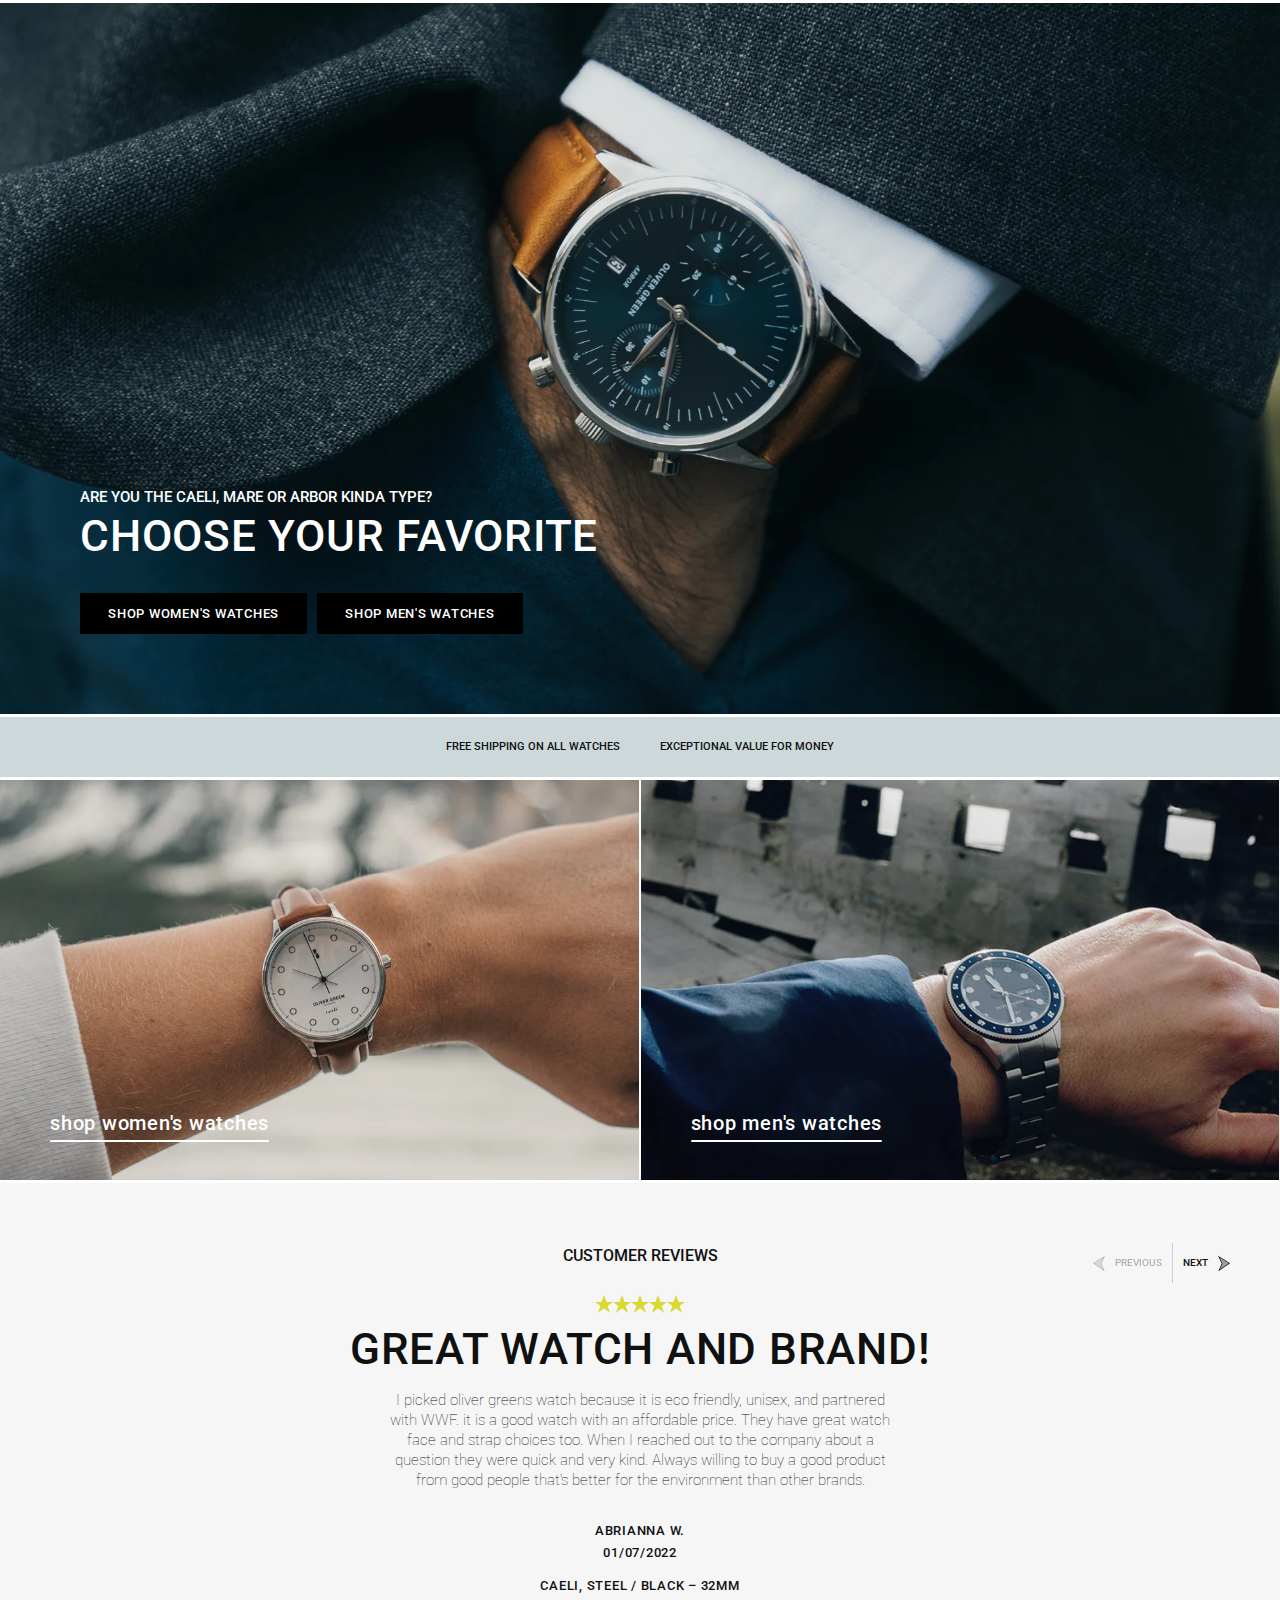
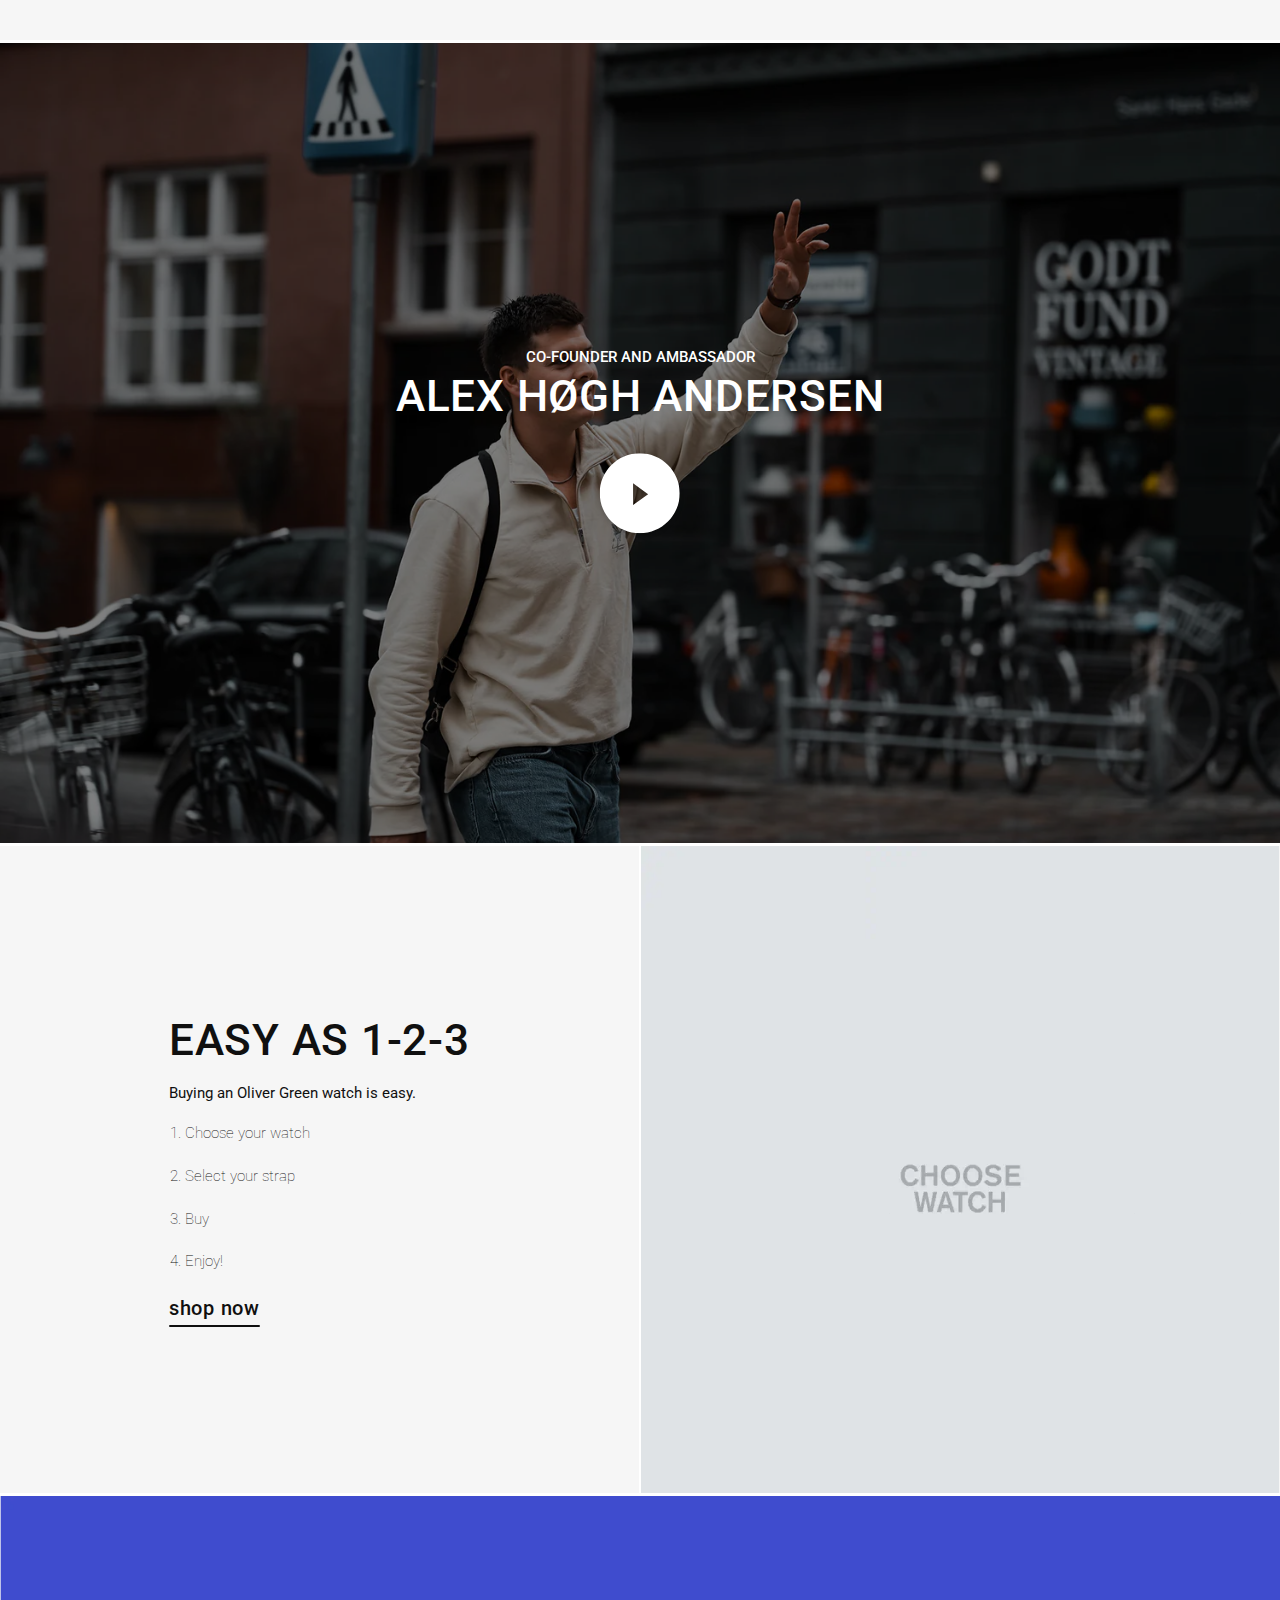
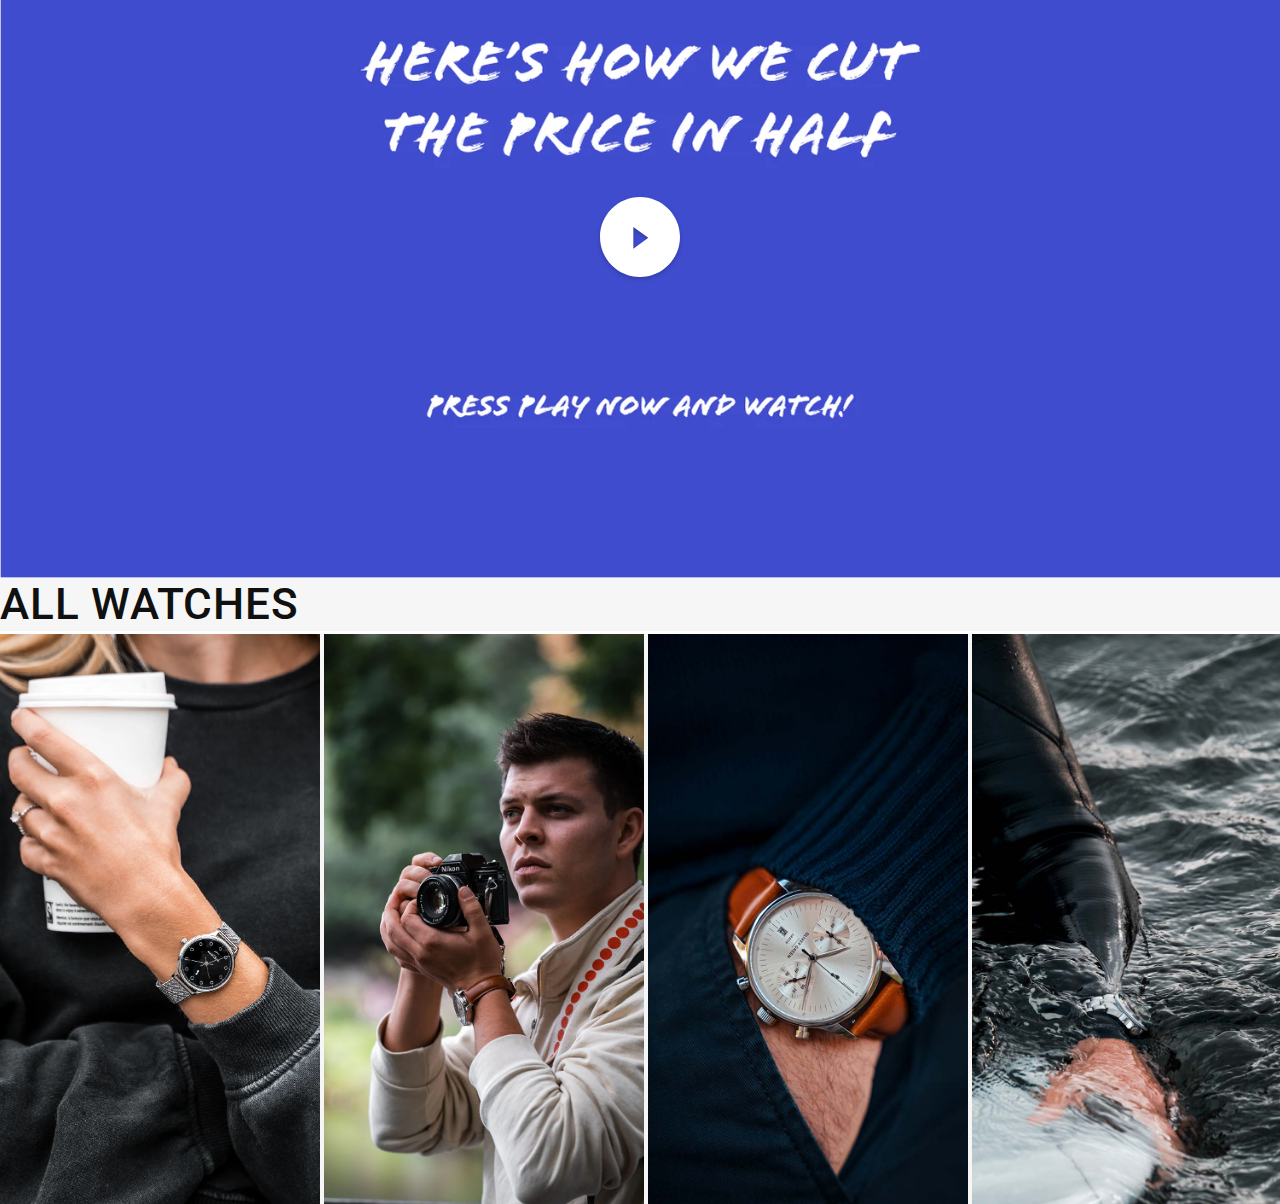
==== commit 32df7875: "ca. halvdelen af js til slider" ====
--- a/index.html
+++ b/index.html
@@ -9,6 +9,7 @@
     <link rel="preconnect" href="https://fonts.gstatic.com" crossorigin>
     <link href="https://fonts.googleapis.com/css2?family=Roboto:wght@100;500&display=swap" rel="stylesheet">
     <link rel="stylesheet" href="./css/jannick-styles.css">
+    <script src="./js/jannick-js.js" defer></script>
 </head>
 <body>
 
@@ -43,12 +44,12 @@
     <section class="review-section border--top">
         <h2 class="section-subheading">Customer reviews</h2>
         <div class="reviews-slider-nav carousel-nav-wrapper">
-            <div class="nav-prev carousel-nav not-clickable">
+            <div id="reviews-nav-prev" class="nav-prev carousel-nav">
                 <svg class="carousel-nav-icon" width="24px" height="31px" viewBox="0 0 24 31" version="1.1" xmlns="http://www.w3.org/2000/svg" xmlns:xlink="http://www.w3.org/1999/xlink"><g id="arrow-left" stroke="none" stroke-width="1" fill="none" fill-rule="evenodd"><polygon id="Path" fill="#9D9D9C" fill-rule="nonzero" transform="translate(12.206897, 15.500000) scale(-1, 1) translate(-12.206897, -15.500000) " points="8.28022042 15.5463085 1.55172414 1.75666667 22.862069 15.0935143 2.12963179 29.2433333"></polygon><path d="M3.06712565,3.4089701 L11.3287435,8.58936877 L21.697074,15.0880399 L11.5869191,21.9883721 L3.58347676,27.4468439 L8.70567986,16.0458472 L8.94320138,15.510299 L8.68502582,14.9850498 L3.06712565,3.4089701 M0,0 L7.55938038,15.510299 L0.619621343,31 L12.3098107,23.0182724 L24,15.0365449 L12,7.51827243 L0,0 L0,0 Z" id="Shape" fill="#000000" fill-rule="nonzero" transform="translate(12.000000, 15.500000) scale(-1, 1) translate(-12.000000, -15.500000) "></path></g></svg>
                 <p class="carousel-nav-text">Previous</p>
             </div>
             <div class="nav-div"></div>
-            <div class="nav-next carousel-nav">
+            <div id="reviews-nav-next" class="nav-next carousel-nav">
                 <p class="carousel-nav-text">Next</p>
                 <svg class="carousel-nav-icon" width="24px" height="31px" viewBox="0 0 24 31" version="1.1" xmlns="http://www.w3.org/2000/svg" xmlns:xlink="http://www.w3.org/1999/xlink"><g id="arrow-right" stroke="none" stroke-width="1" fill="none" fill-rule="evenodd"><polygon id="Path" fill="#9D9D9C" fill-rule="nonzero" points="8.28022042 15.5463085 1.55172414 1.75666667 22.862069 15.0935143 2.12963179 29.2433333"></polygon><path d="M3.06712565,3.4089701 L11.3287435,8.58936877 L21.697074,15.0880399 L11.5869191,21.9883721 L3.58347676,27.4468439 L8.70567986,16.0458472 L8.94320138,15.510299 L8.68502582,14.9850498 L3.06712565,3.4089701 M0,0 L7.55938038,15.510299 L0.619621343,31 L12.3098107,23.0182724 L24,15.0365449 L12,7.51827243 L0,0 L0,0 Z" id="Shape" fill="#000000" fill-rule="nonzero"></path></g></svg>
             </div>
@@ -56,7 +57,7 @@
 
         <div class="reviews-slider-wrapper">
 
-            <div class="reviews-slide-item">
+            <div class="reviews-slide-item current-review">
                 <div class="review-rating">
                     <svg class="review-star filled" xmlns="http://www.w3.org/2000/svg" width="18" height="18" xmlns:v="https://vecta.io/nano"><path fill="currentColor" d="M15.184 18l-2.632-6.958L18 6.902h-6.46L9 0 6.442 6.883H0l5.448 4.16L2.816 18 9 13.318z"></path></svg>
                     <svg class="review-star filled" xmlns="http://www.w3.org/2000/svg" width="18" height="18" xmlns:v="https://vecta.io/nano"><path fill="currentColor" d="M15.184 18l-2.632-6.958L18 6.902h-6.46L9 0 6.442 6.883H0l5.448 4.16L2.816 18 9 13.318z"></path></svg>
--- a/css/jannick-styles.css
+++ b/css/jannick-styles.css
@@ -290,13 +290,17 @@
 .reviews-slider-wrapper {
     overflow: hidden;
     white-space: nowrap;
+    height: 100%;
 }
 
 .reviews-slide-item {
+    height: 100%;
     width: 100vw;
     display: inline-block;
     text-align: center;
     white-space: initial;
+    vertical-align: top;
+    transition: transform 600ms cubic-bezier(.22,.61,.36,1);
 }
 
 .review-rating {
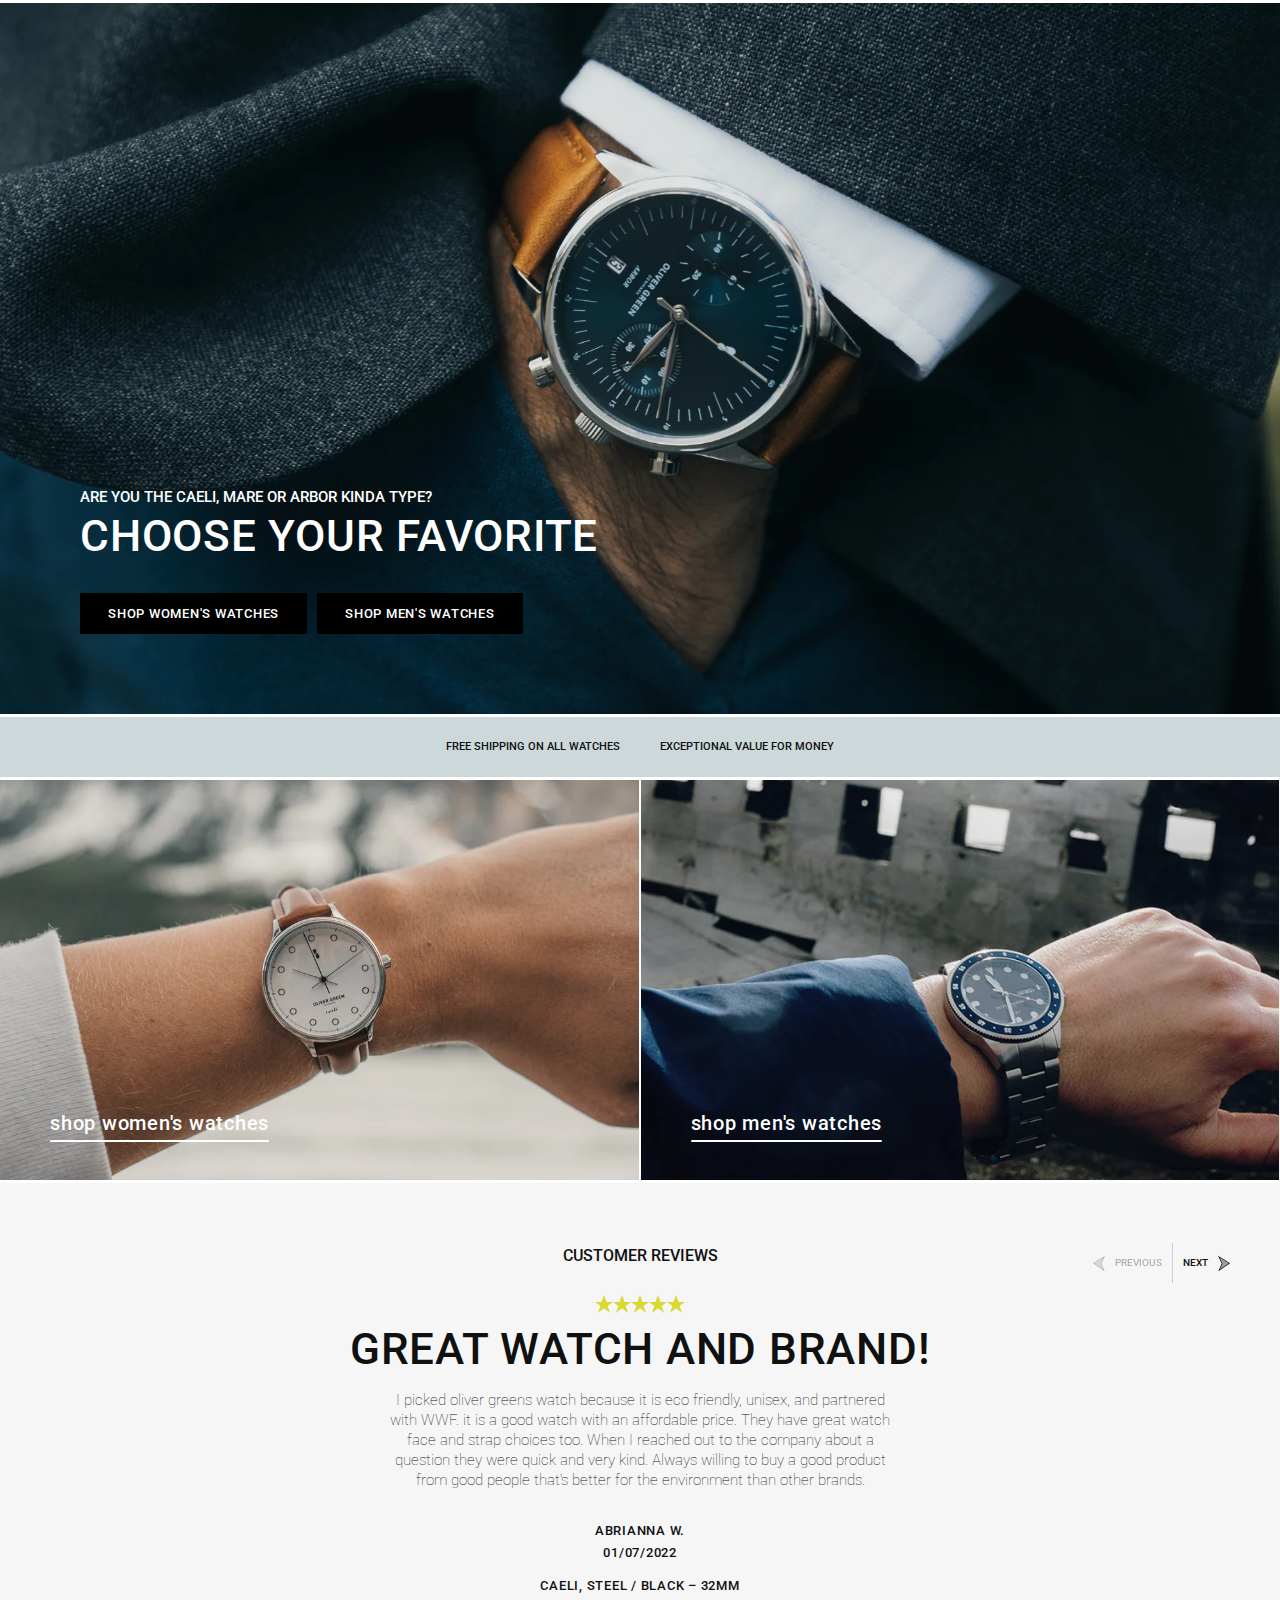
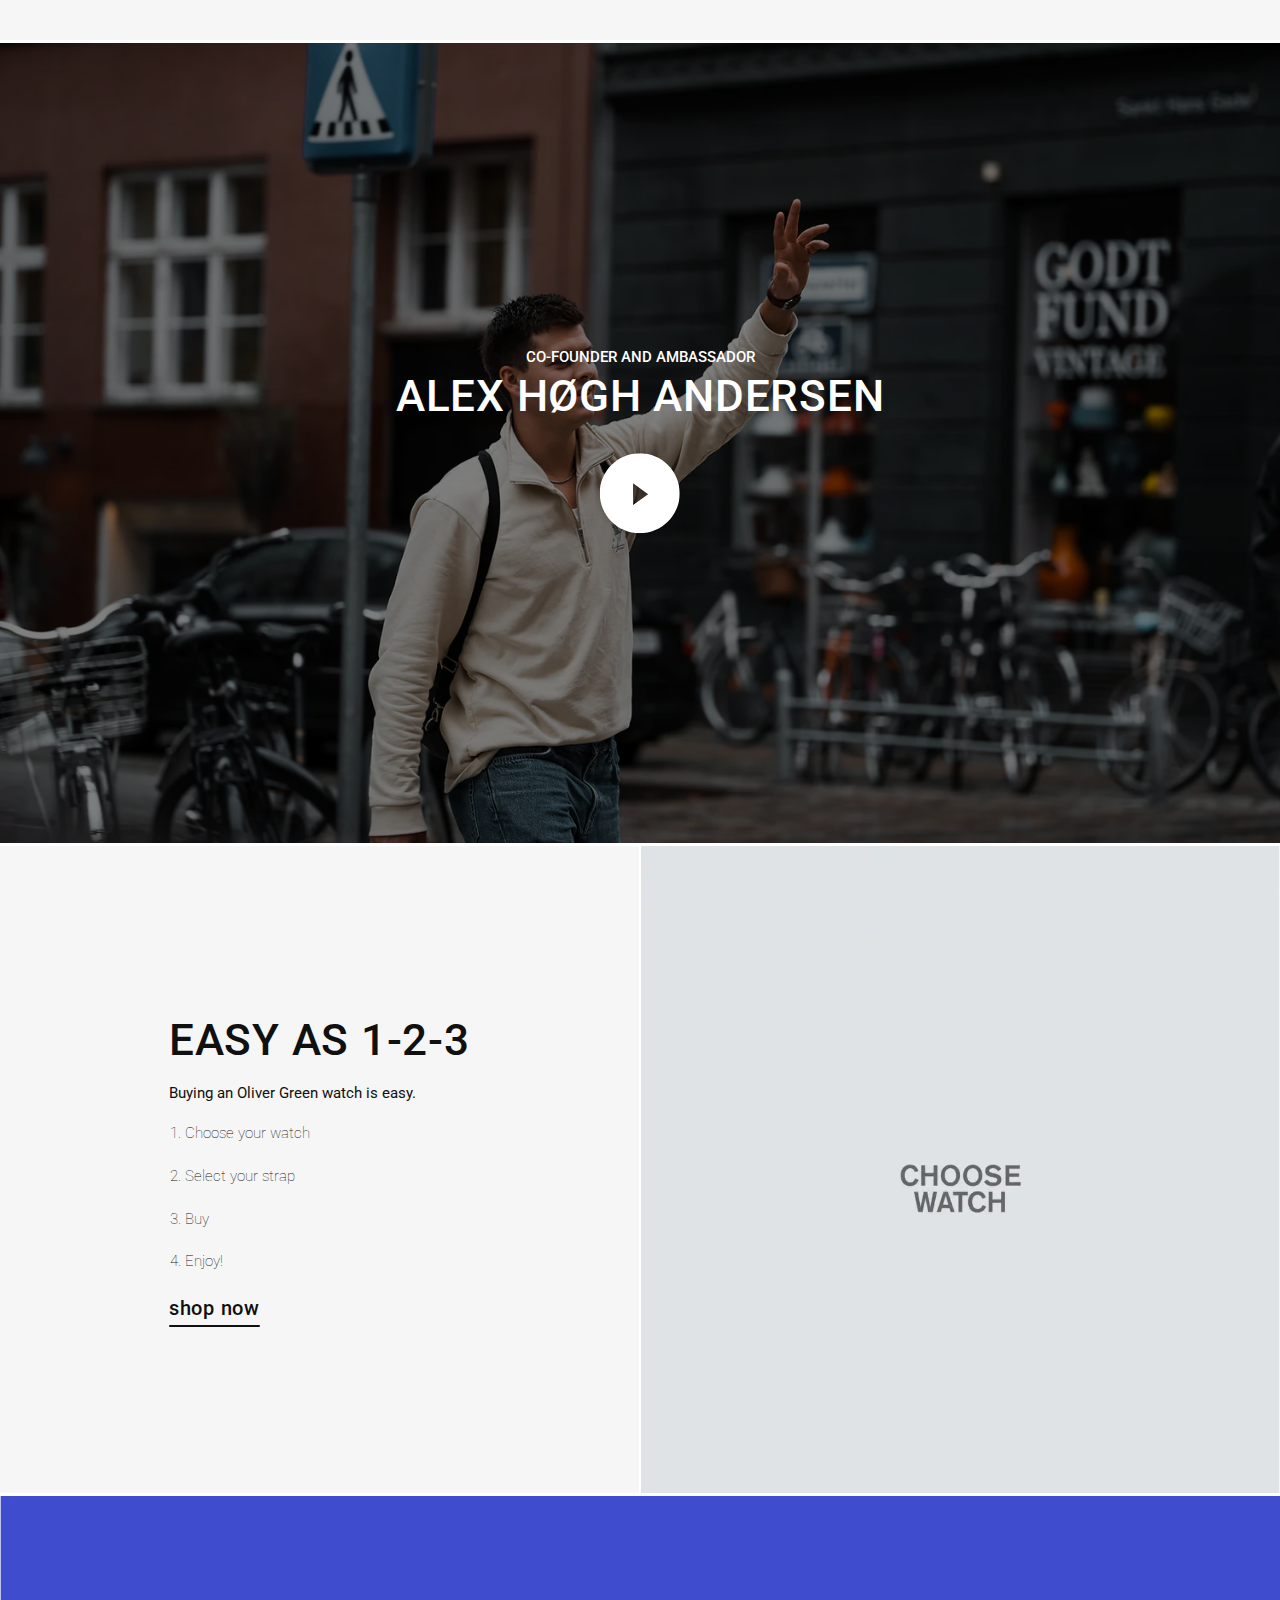
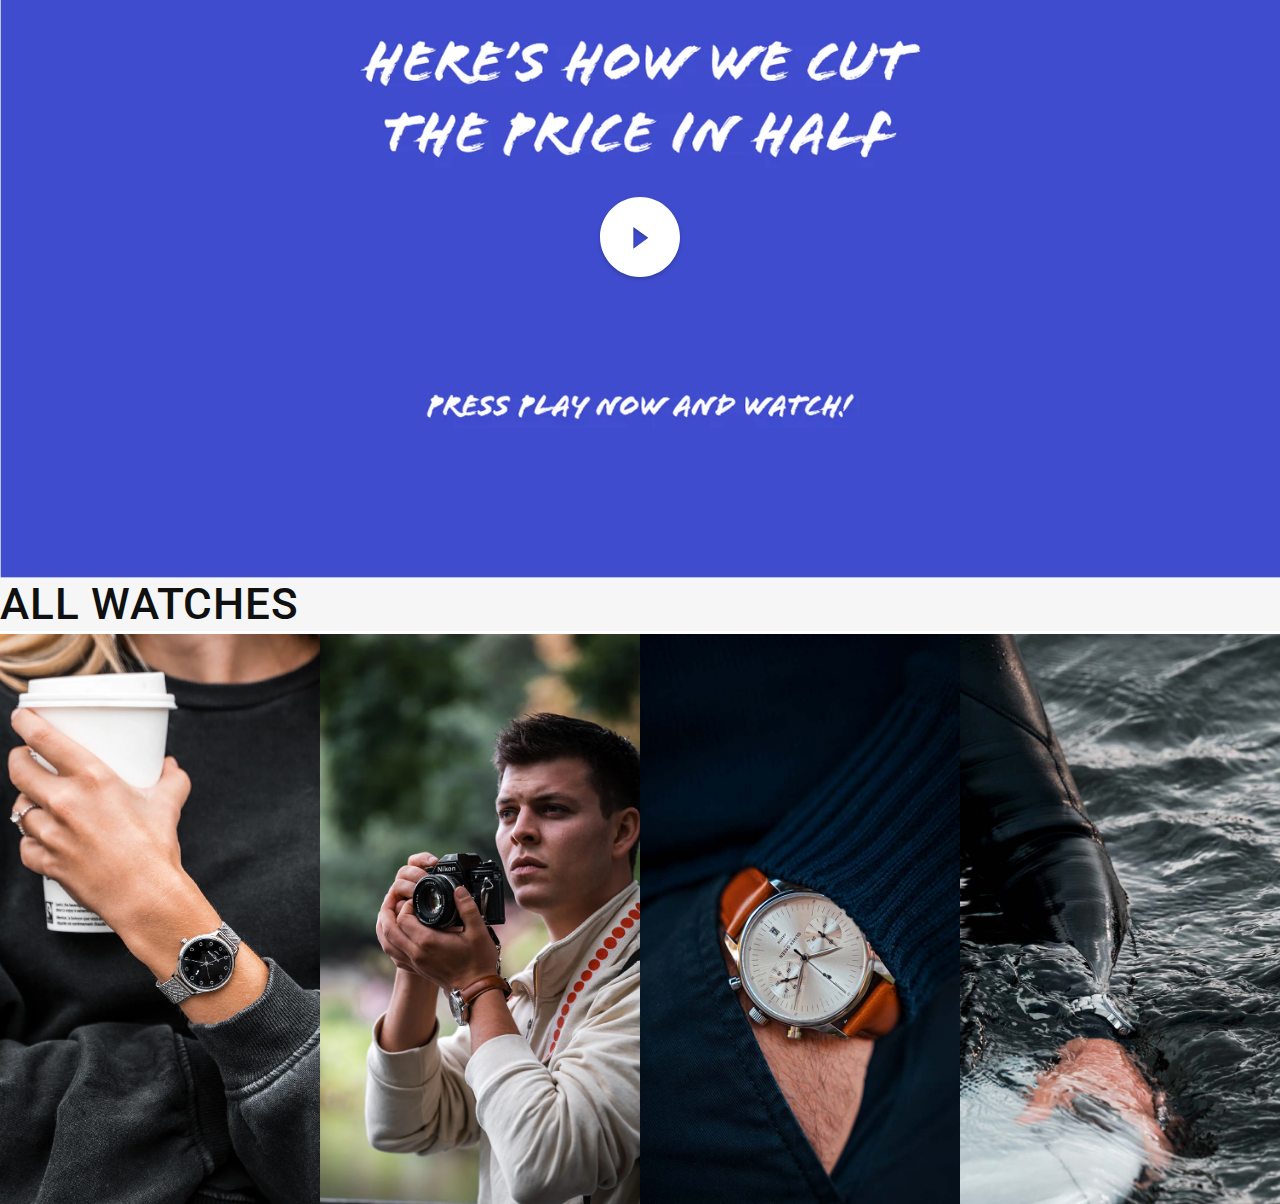
==== commit 1cda6d8b: "ret lang til en" ====
--- a/index.html
+++ b/index.html
@@ -1,5 +1,5 @@
 <!DOCTYPE html>
-<html lang="da">
+<html lang="en">
 <head>
     <meta charset="UTF-8">
     <meta http-equiv="X-UA-Compatible" content="IE=edge">
--- a/css/jannick-styles.css
+++ b/css/jannick-styles.css
@@ -412,6 +412,7 @@
     overflow-y: hidden;
     white-space: nowrap;
     max-height: 570px;
+    font-size: 0;
 }
 
 .lifestyle-slide-item {
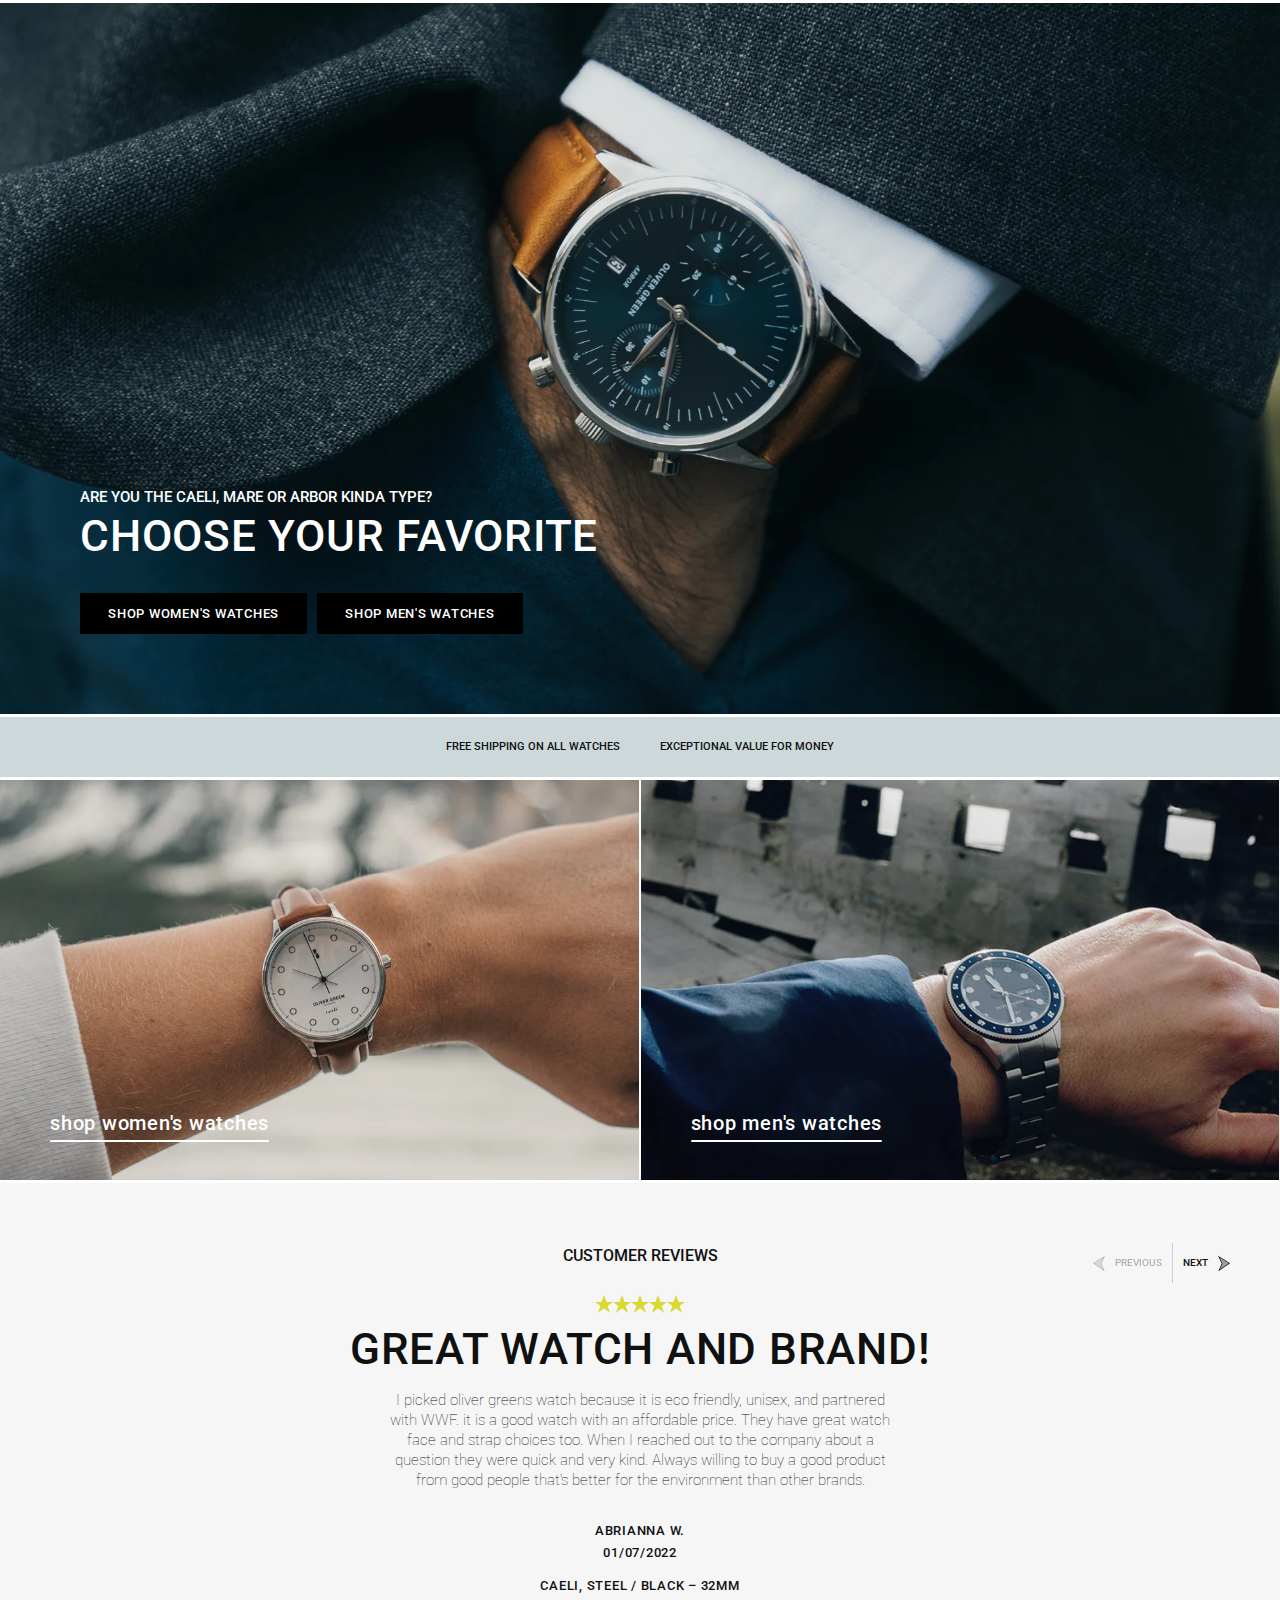
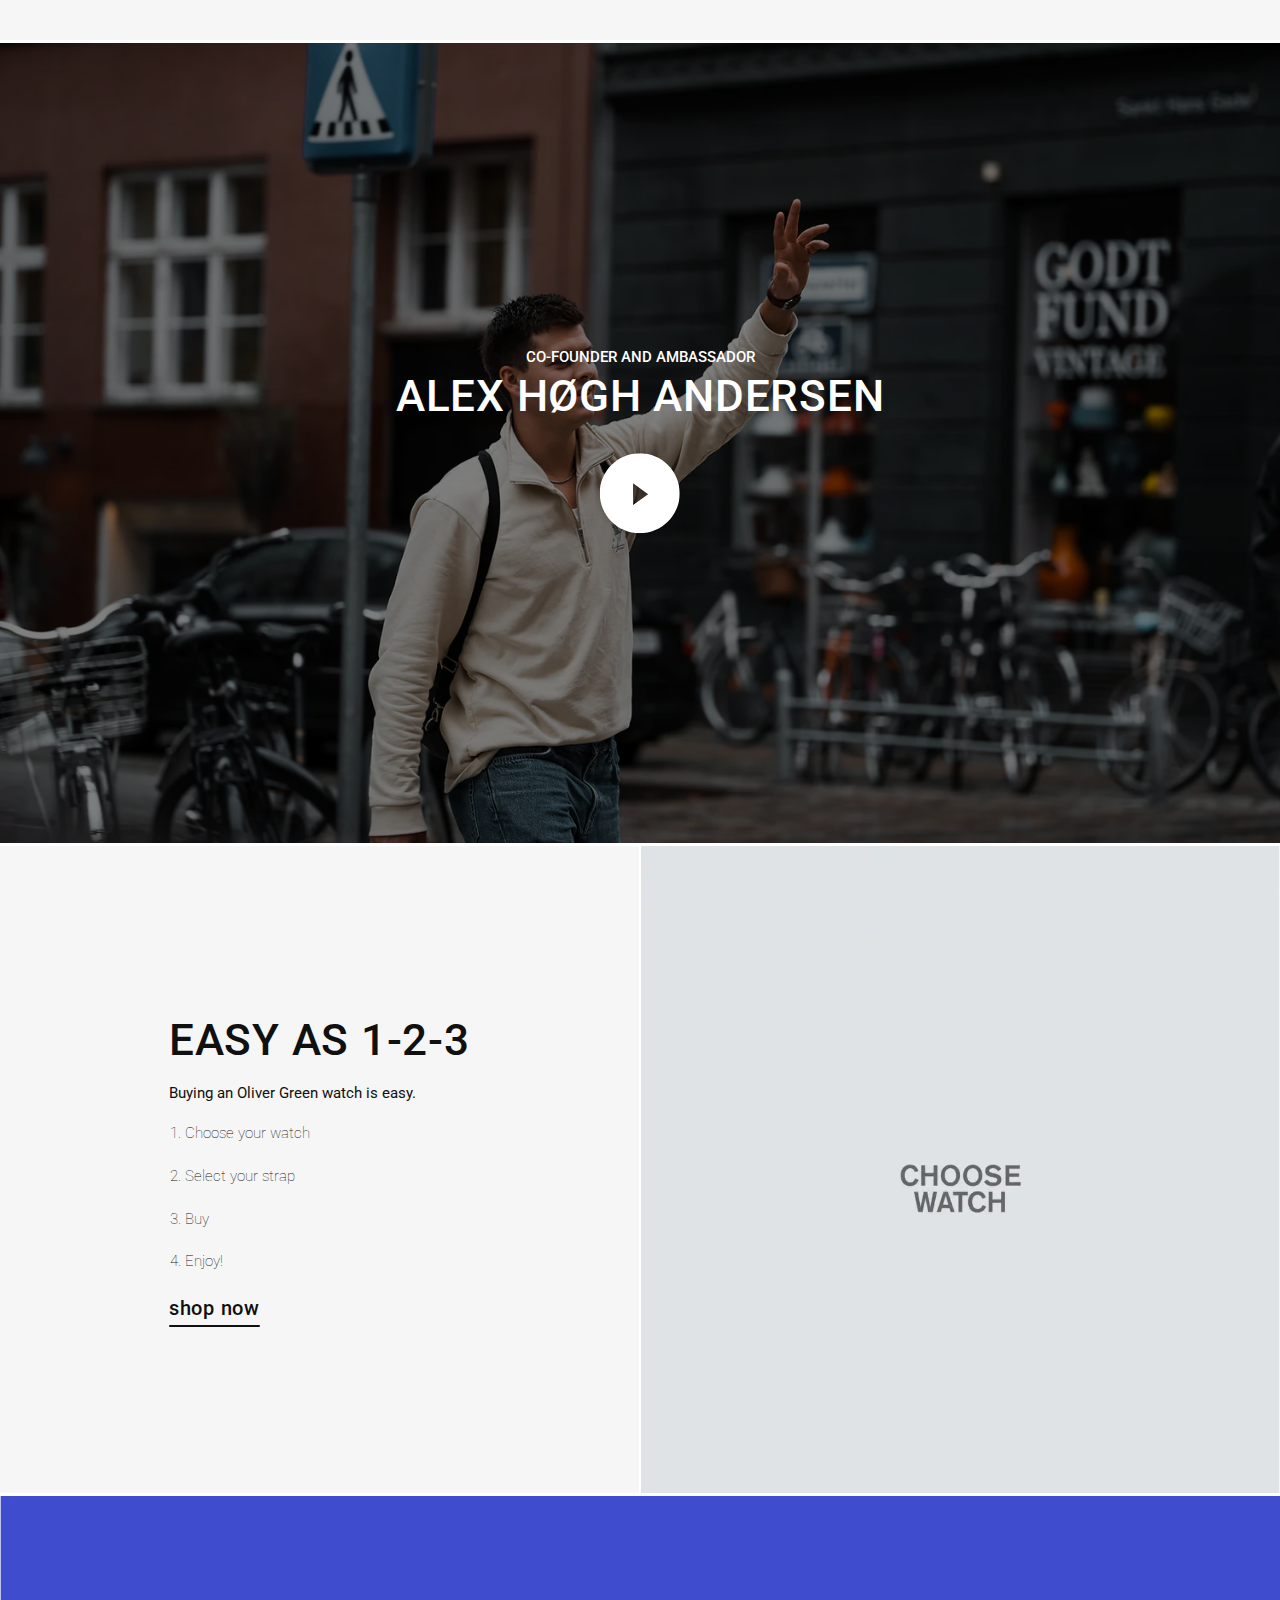
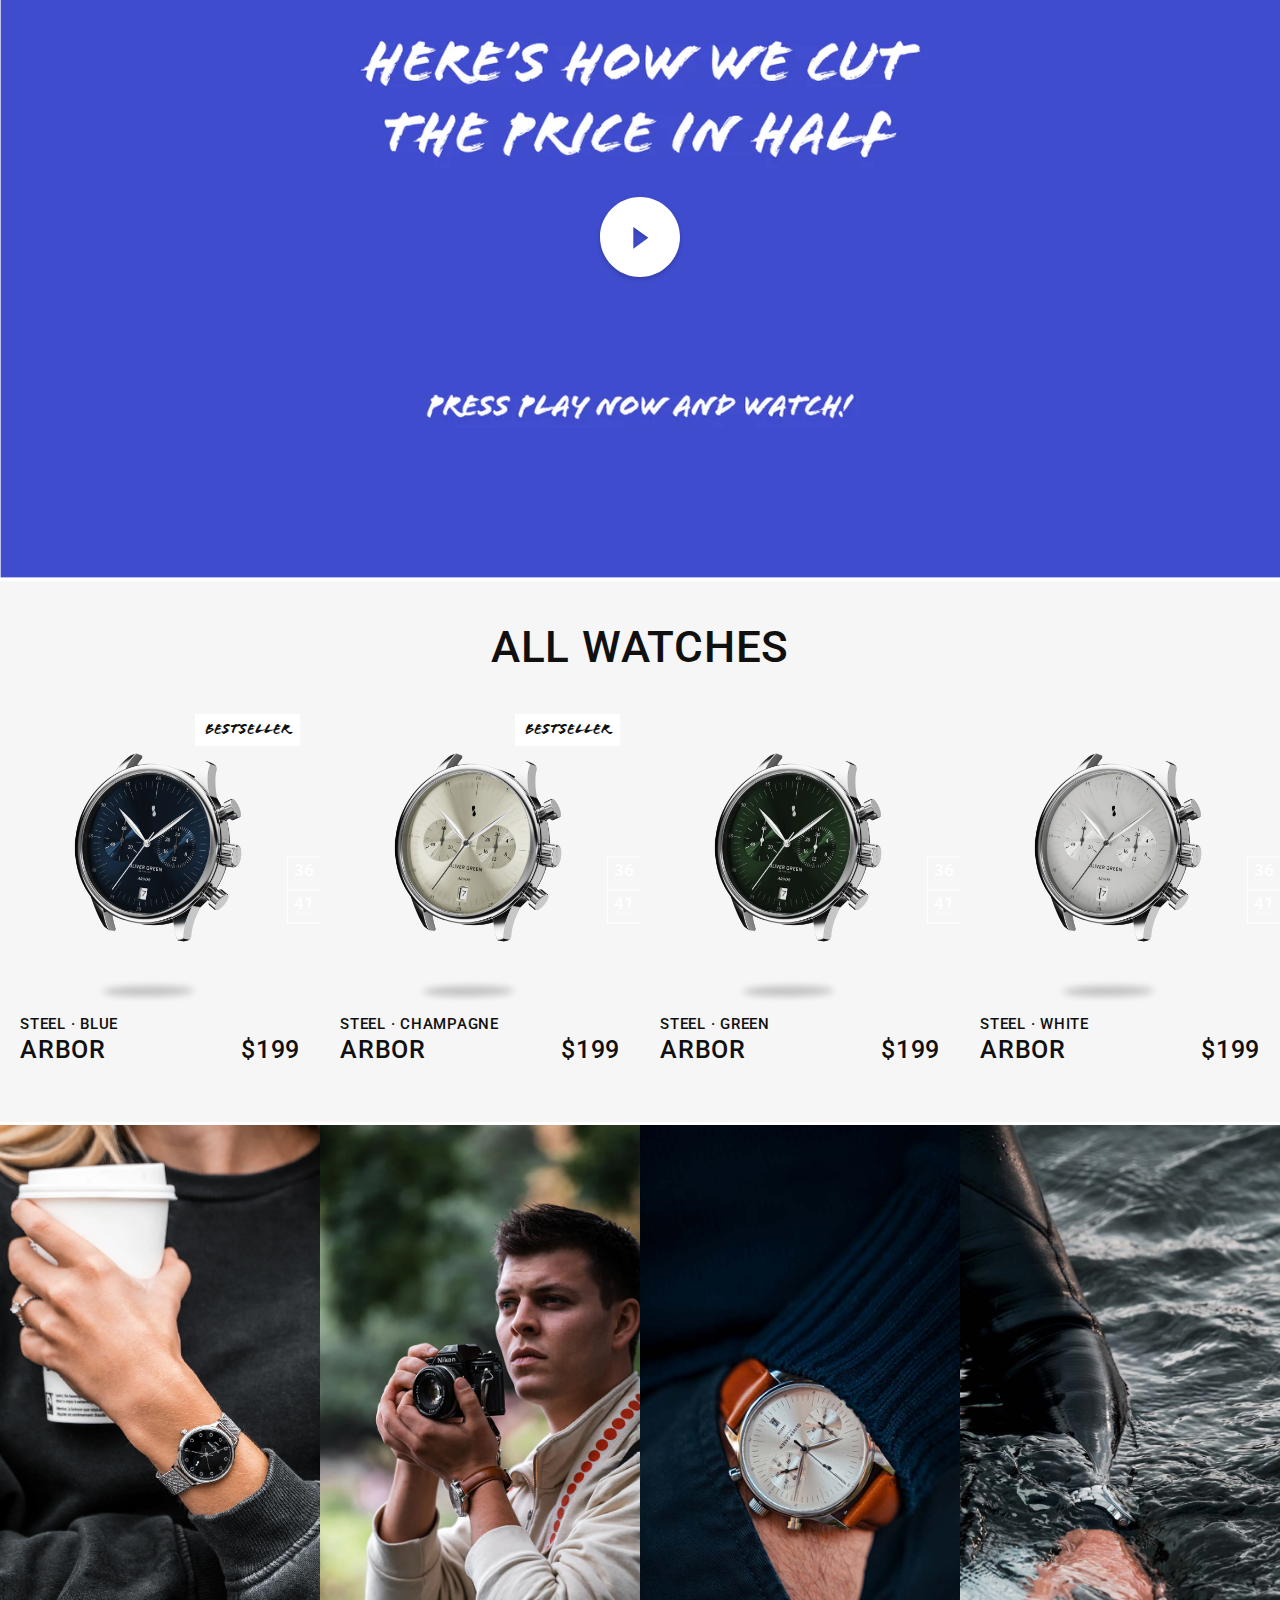
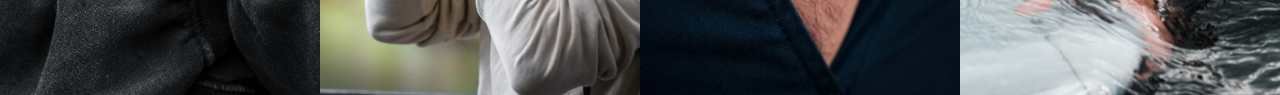
==== commit 1a7ab8e5: "færdiggør html og css før header og footer" ====
--- a/index.html
+++ b/index.html
@@ -8,6 +8,7 @@
     <link rel="preconnect" href="https://fonts.googleapis.com">
     <link rel="preconnect" href="https://fonts.gstatic.com" crossorigin>
     <link href="https://fonts.googleapis.com/css2?family=Roboto:wght@100;500&display=swap" rel="stylesheet">
+    <link rel="icon" href="favicon.ico">
     <link rel="stylesheet" href="./css/jannick-styles.css">
     <script src="./js/jannick-js.js" defer></script>
 </head>
@@ -181,9 +182,96 @@
         </div>
     </section>
 
-    <section class="watch-slider-section">
+    <section class="watch-slider-section border--top">
         <h2 class="section-heading">All Watches</h2>
-        <div class="watch-slider-wrapper"></div>
+        <div class="watch-slider-wrapper">
+            <div class="watch-slide-item">
+                <img src="./img/forside/watch-slider/watch-slider-img-1-1.webp" alt="" class="watch-slide-img">
+                <p class="watch-slide-item-bestseller">Bestseller</p>
+                <div class="watch-slide-item-info">
+                    <div class="watch-slide-item-info-left">
+                        <p class="watch-slide-item-colors">Steel · Blue</p>
+                        <p class="watch-slide-item-model">Arbor</p>
+                    </div>
+                    <p class="watch-slide-item-price">$199</p>
+                </div>
+                <img src="./img/forside/watch-slider/watch-slider-img-1-2.webp" alt="" class="watch-slide-img-hover">
+                <div class="watch-slide-item-sizes">
+                    <div class="watch-slide-item-size">
+                        <p>36</p>
+                        <p>mm</p>
+                    </div>
+                    <div class="watch-slide-item-size">
+                        <p>41</p>
+                        <p>mm</p>
+                    </div>
+                </div>
+            </div>
+            <div class="watch-slide-item">
+                <img src="./img/forside/watch-slider/watch-slider-img-2-1.webp" alt="" class="watch-slide-img">
+                <p class="watch-slide-item-bestseller">Bestseller</p>
+                <div class="watch-slide-item-info">
+                    <div class="watch-slide-item-info-left">
+                        <p class="watch-slide-item-colors">Steel · Champagne</p>
+                        <p class="watch-slide-item-model">Arbor</p>
+                    </div>
+                    <p class="watch-slide-item-price">$199</p>
+                </div>
+                <img src="./img/forside/watch-slider/watch-slider-img-2-2.webp" alt="" class="watch-slide-img-hover">
+                <div class="watch-slide-item-sizes">
+                    <div class="watch-slide-item-size">
+                        <p>36</p>
+                        <p>mm</p>
+                    </div>
+                    <div class="watch-slide-item-size">
+                        <p>41</p>
+                        <p>mm</p>
+                    </div>
+                </div>
+            </div>
+            <div class="watch-slide-item">
+                <img src="./img/forside/watch-slider/watch-slider-img-3-1.webp" alt="" class="watch-slide-img">
+                <div class="watch-slide-item-info">
+                    <div class="watch-slide-item-info-left">
+                        <p class="watch-slide-item-colors">Steel · Green</p>
+                        <p class="watch-slide-item-model">Arbor</p>
+                    </div>
+                    <p class="watch-slide-item-price">$199</p>
+                </div>
+                <img src="./img/forside/watch-slider/watch-slider-img-3-2.webp" alt="" class="watch-slide-img-hover">
+                <div class="watch-slide-item-sizes">
+                    <div class="watch-slide-item-size">
+                        <p>36</p>
+                        <p>mm</p>
+                    </div>
+                    <div class="watch-slide-item-size">
+                        <p>41</p>
+                        <p>mm</p>
+                    </div>
+                </div>
+            </div>
+            <div class="watch-slide-item">
+                <img src="./img/forside/watch-slider/watch-slider-img-4-1.webp" alt="" class="watch-slide-img">
+                <div class="watch-slide-item-info">
+                    <div class="watch-slide-item-info-left">
+                        <p class="watch-slide-item-colors">Steel · White</p>
+                        <p class="watch-slide-item-model">Arbor</p>
+                    </div>
+                    <p class="watch-slide-item-price">$199</p>
+                </div>
+                <img src="./img/forside/watch-slider/watch-slider-img-4-2.webp" alt="" class="watch-slide-img-hover">
+                <div class="watch-slide-item-sizes">
+                    <div class="watch-slide-item-size">
+                        <p>36</p>
+                        <p>mm</p>
+                    </div>
+                    <div class="watch-slide-item-size">
+                        <p>41</p>
+                        <p>mm</p>
+                    </div>
+                </div>
+            </div>
+        </div>
     </section>
 
     <section class="lifestyle-gallery-section border--top">
--- a/css/jannick-styles.css
+++ b/css/jannick-styles.css
@@ -1,3 +1,8 @@
+@font-face {
+    font-family: "Flood Std";
+    src: url("../fonts/FloodStd/flood-std-regular.otf");
+}
+
 body {
     margin: 0;
     font-size: 15px;
@@ -41,7 +46,10 @@
 .usp,
 .carousel-nav-text,
 .review-heading,
-.review-meta {
+.review-meta,
+.watch-slide-item-colors,
+.watch-slide-item-model,
+.watch-slide-item-price {
     text-transform: uppercase;
     font-weight: 500;
 }
@@ -50,7 +58,10 @@
 .btn,
 .cta-link,
 .review-heading,
-.review-meta {
+.review-meta,
+.watch-slide-item-colors,
+.watch-slide-item-model,
+.watch-slide-item-price {
     letter-spacing: 0.75px;
 }
 
@@ -407,6 +418,132 @@
     height: 80px;
 }
 
+.watch-slider-section {
+    padding: 40px 0;
+    text-align: center;
+}
+
+.watch-slider-section .section-heading {
+    margin-bottom: 25px;
+}
+
+.watch-slider-wrapper {
+    display: flex;
+}
+
+.watch-slide-item {
+    width: 25%;
+    height: calc(25vw + 63px);
+    display: inline-block;
+    position: relative;
+    cursor: pointer;
+}
+
+.watch-slide-img,
+.watch-slide-img-hover {
+    transition: opacity 300ms ease;
+    position: absolute;
+    top: 0;
+    left: 0;
+}
+
+.watch-slide-img {
+    opacity: 1;
+    width: 100%;
+    height: 25vw;
+}
+
+.watch-slide-img-hover {
+    opacity: 0;
+    height: 100%;
+    width: 100%;
+    object-fit: cover;
+    object-position: center;
+}
+
+.watch-slide-item:hover > .watch-slide-img-hover {
+    opacity: 1;
+}
+
+.watch-slide-item-bestseller {
+    font-family: "Flood Std";
+    background-color: #FFFFFF;
+    padding: 5px 10px 2px;
+    text-align: center;
+    position: absolute;
+    top: 0;
+    right: 20px;
+}
+
+.watch-slide-item-info {
+    display: flex;
+    text-align: left;
+    align-items: flex-end;
+    justify-content: space-between;
+    box-sizing: border-box;
+    padding: 0 20px 20px;
+    position: absolute;
+    bottom: 0;
+    left: 0;
+    width: 100%;
+}
+
+.watch-slide-item-colors {
+    font-size: 15px;
+    margin: 0;
+}
+
+.watch-slide-item-model {
+    font-size: 25px;
+    margin: 0;
+    line-height: 1;
+}
+
+.watch-slide-item-price {
+    font-size: 25px;
+    margin: 0;
+    line-height: 1;
+}
+
+.watch-slide-item-sizes {
+    position: absolute;
+    top: 50%;
+    right: 0;
+    transform: translateY(-50%);
+    border: 1px solid #FFFFFF;
+    border-right: none;
+}
+
+.watch-slide-item-size {
+    height: 32px;
+    width: 32px;
+    color: #FFFFFF;
+    display: flex;
+    flex-direction: column;
+    justify-content: center;
+}
+
+.watch-slide-item-size:first-child {
+    border-bottom: 1px solid #FFFFFF;
+}
+
+.watch-slide-item-size p {
+    margin: 0;
+}
+
+.watch-slide-item-size p:first-child {
+    height: 15px;
+    font-size: 17px;
+    line-height: 18px;
+    font-weight: 500;
+}
+
+.watch-slide-item-size p:last-child {
+    height: 11px;
+    font-size: 11px;
+    line-height: 11px;
+}
+
 .lifestyle-slider-wrapper {
     overflow-x: scroll;
     overflow-y: hidden;
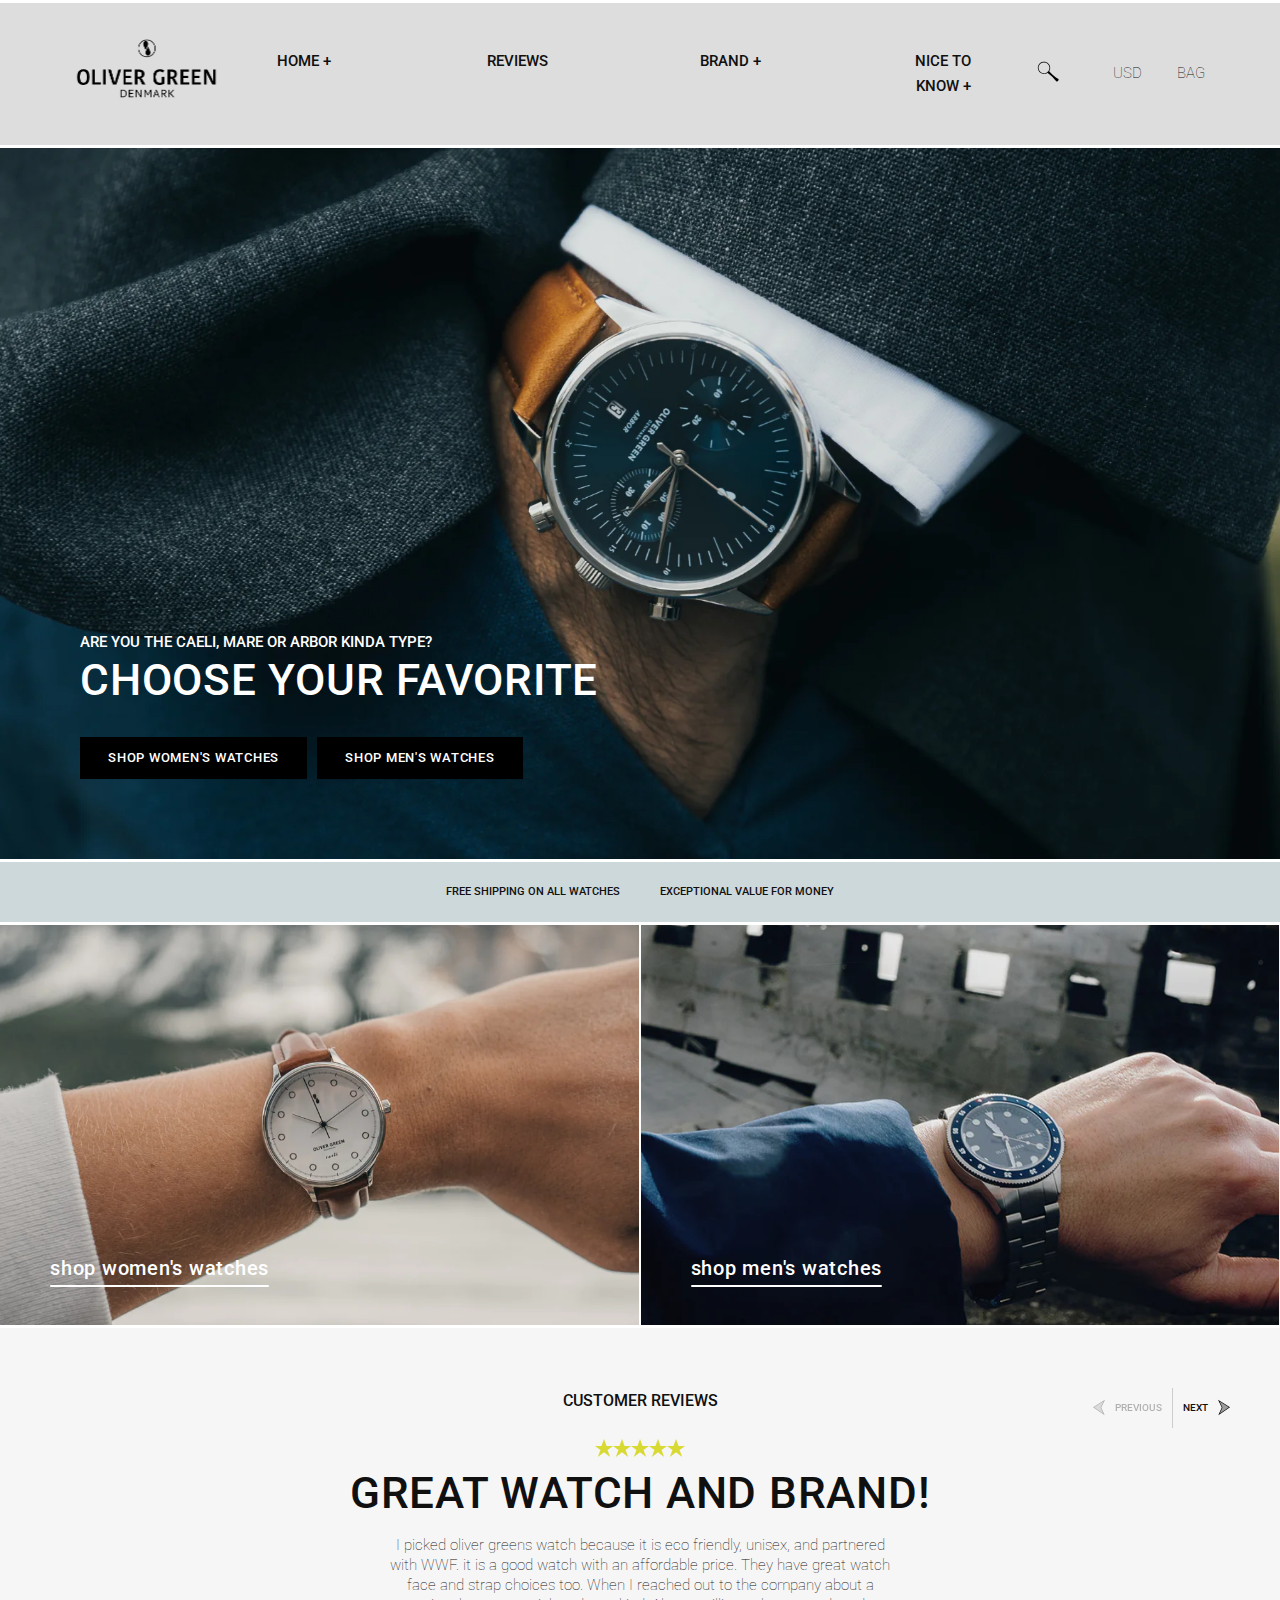
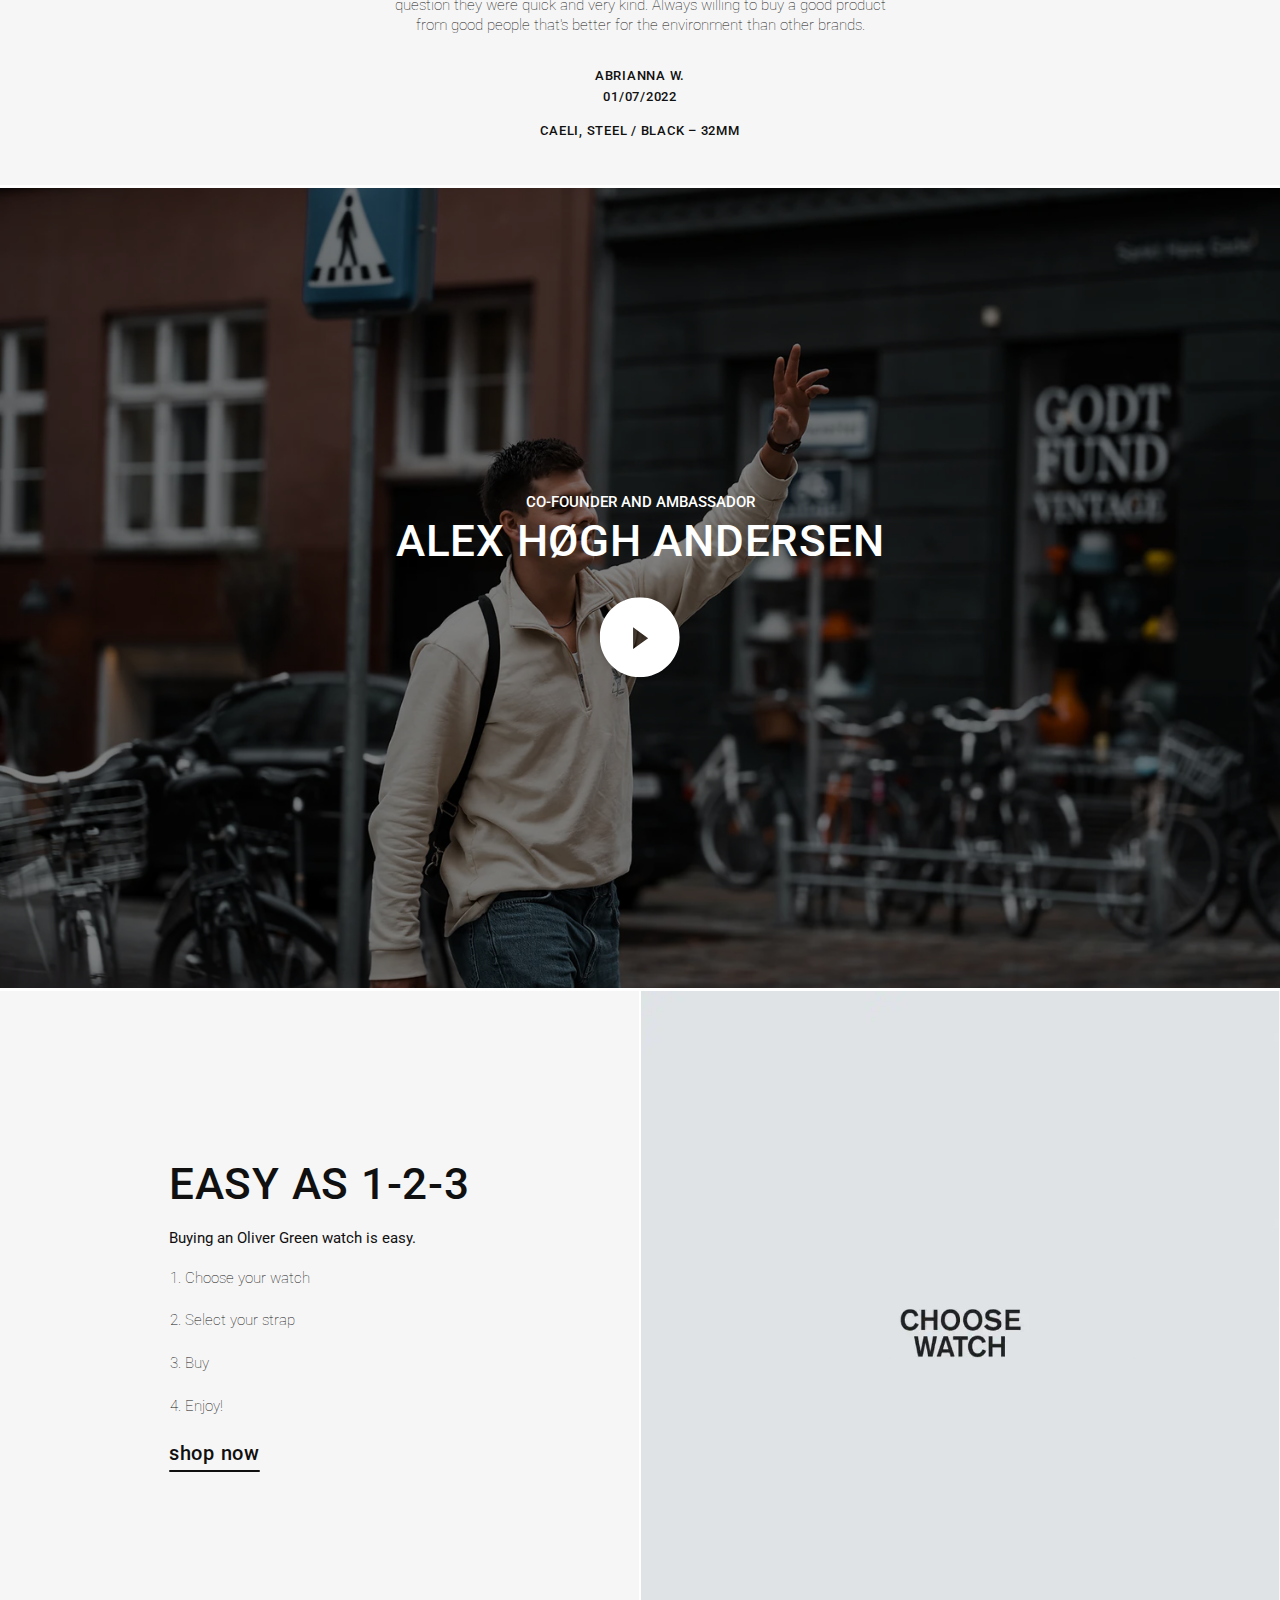
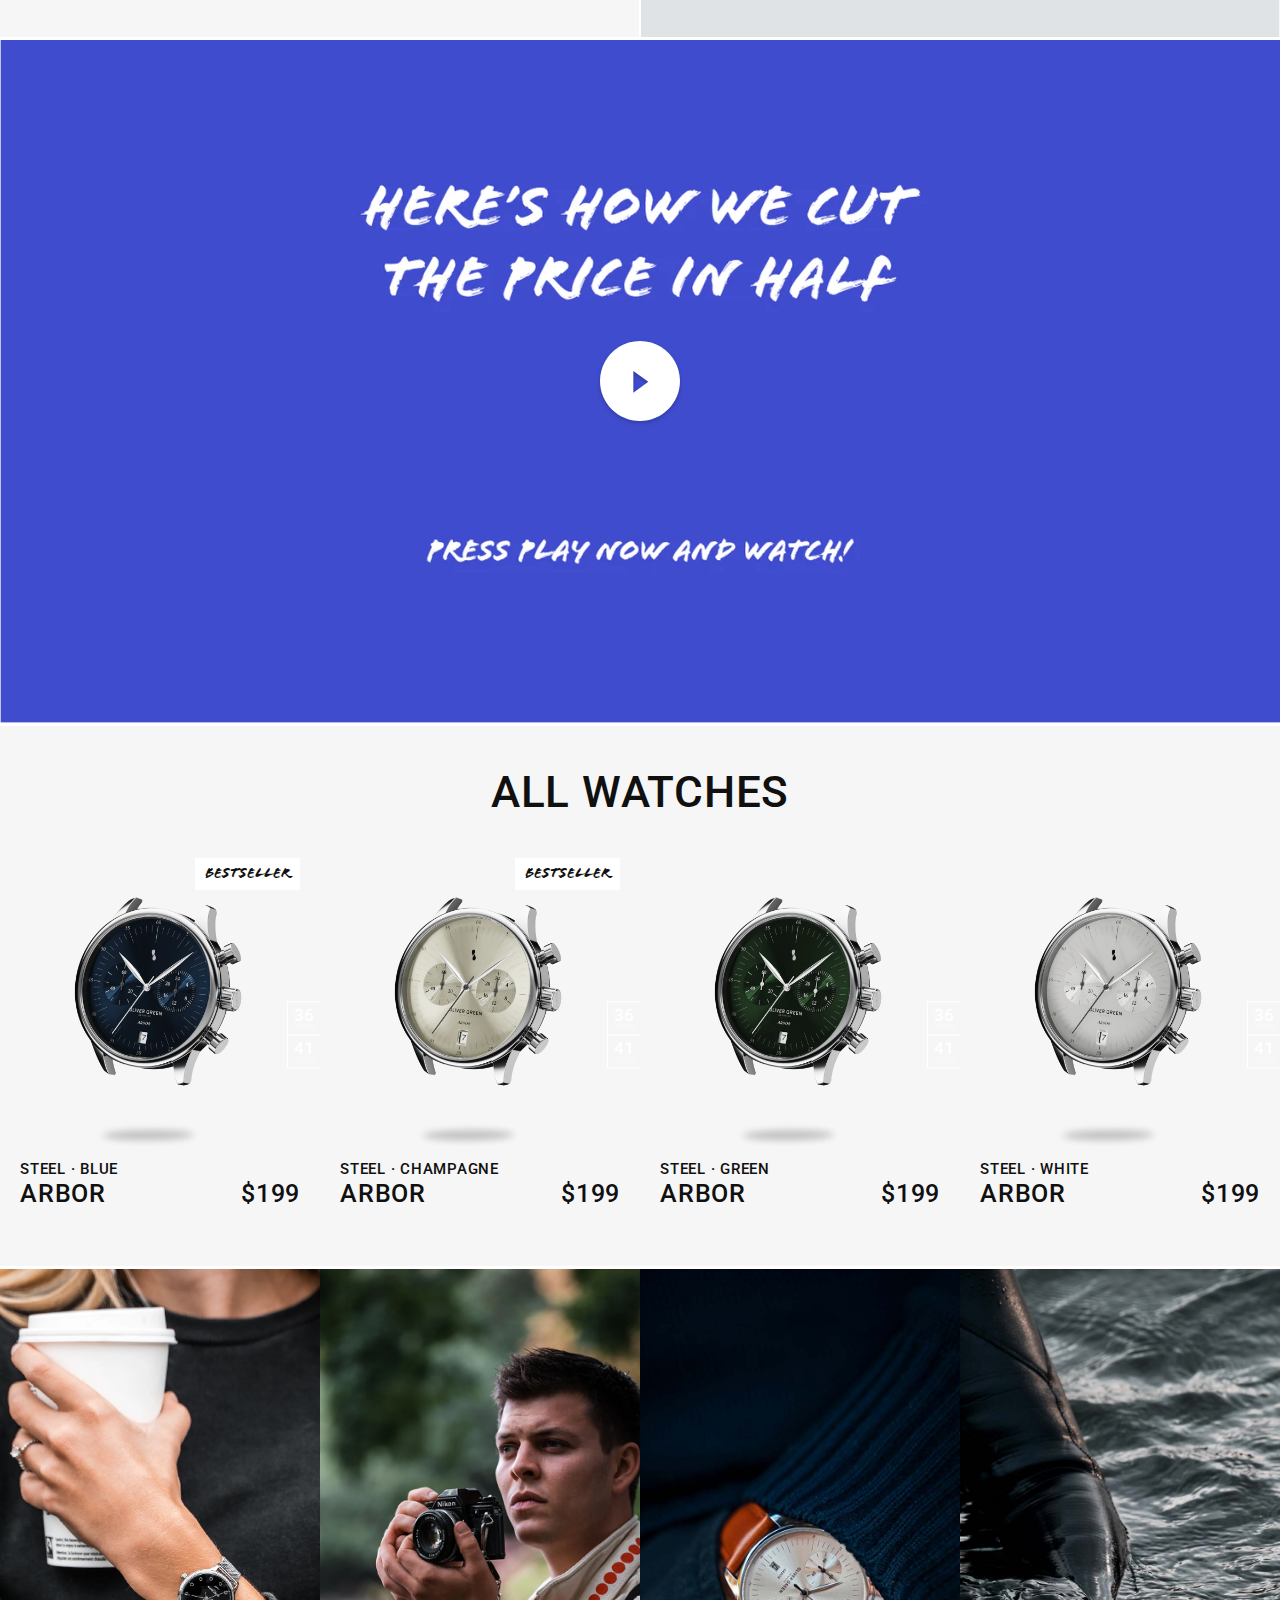
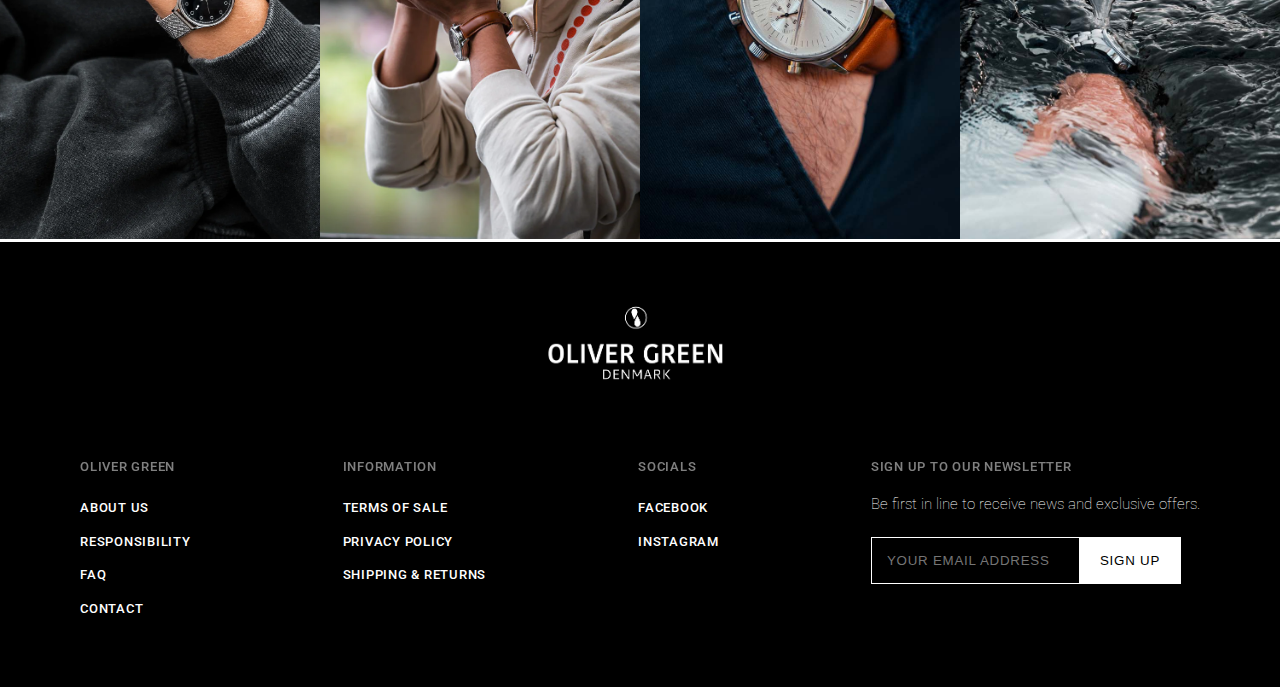
==== commit 8f467086: "tilføj og ret header og footer" ====
--- a/index.html
+++ b/index.html
@@ -13,6 +13,60 @@
     <script src="./js/jannick-js.js" defer></script>
 </head>
 <body>
+    
+    <header>
+        <div class="navigation-bar">
+    
+            <a href="index.html"><img class="logo" src="img/menu/oglogo400.png" alt="logo"></a>
+    
+            <nav id="desktop">
+                <ul class="navigation">
+                    <li>
+                        <div class="button">
+                            <a href="index.html">HOME +</a>
+                        </div>
+                    </li>
+    
+                    <li>
+                        <div class="button">
+                            <a href="anmeldelser.html">REVIEWS</a>
+                        </div>
+                    </li>
+    
+                    <li>
+                        <div class="button">
+                            <a href="responseability.html">BRAND +</a>
+                        </div>
+                    </li>
+    
+                    <li>
+                        <div class="button">
+                            <a href="FAQ.html">NICE TO KNOW +</a>
+                        </div>
+                    </li>
+                </ul>
+            </nav>
+    
+            <ul class="leftnav">
+                <li>
+                    <div class="button">
+                        <a href="#"><span> <img width="60" src="img/menu/svgsearch.svg" alt="search"></span></a>
+                    </div>
+                </li>
+                <li>
+                    <div class="button">
+                        <a href="#">USD</a>
+                    </div>
+                </li>
+    
+                <li>
+                    <div class="button">
+                        <a href="#">BAG</a>
+                    </div>
+                </li>
+            </ul>
+        </div>
+    </header>
 
     <section class="hero-section border--top">
         <img src="./img/forside/hero-img-index-large.webp" alt="Oliver Green-ur på håndled" class="section-bg hero-section-bg">
@@ -314,6 +368,67 @@
             </div>
         </div>
     </section>
+    
+    <footer class="footer border--top">
+        <div class="footer-inner">
+            <div class="footer-logo">
+                <img class="footer-logo-img" src="./img/menu/Tegnebraet_1_2x_f003035f-2532-49d7-9db3-15e617df2876.webp" alt="logo">
+            </div>
+    
+            <div class="footer-content">
+                <div class="footer-column">
+                    <h2 class="footer-column-heading">Oliver Green</h2>
+                    <ul class="footer-list">
+                        <li class="footer-list-item">
+                            <a href="#" class="footer-list-item-link">About us</a>
+                        </li>
+                        <li class="footer-list-item">
+                            <a href="#" class="footer-list-item-link">Responsibility</a>
+                        </li>
+                        <li class="footer-list-item">
+                            <a href="#" class="footer-list-item-link">FAQ</a>
+                        </li>
+                        <li class="footer-list-item">
+                            <a href="#" class="footer-list-item-link">Contact</a>
+                        </li>
+                    </ul>
+                </div>
+                <div class="footer-column">
+                    <h2 class="footer-column-heading">Information</h2>
+                    <ul class="footer-list">
+                        <li class="footer-list-item">
+                            <a href="#" class="footer-list-item-link">Terms of sale</a>
+                        </li>
+                        <li class="footer-list-item">
+                            <a href="#" class="footer-list-item-link">Privacy policy</a>
+                        </li>
+                        <li class="footer-list-item">
+                            <a href="#" class="footer-list-item-link">Shipping & returns</a>
+                        </li>
+                    </ul>
+                </div>
+                <div class="footer-column">
+                    <h2 class="footer-column-heading">Socials</h2>
+                    <ul class="footer-list">
+                        <li class="footer-list-item">
+                            <a href="#" class="footer-list-item-link">Facebook</a>
+                        </li>
+                        <li class="footer-list-item">
+                            <a href="#" class="footer-list-item-link">Instagram</a>
+                        </li>
+                    </ul>
+                </div>
+                <div class="footer-column">
+                    <h2 class="footer-column-heading">Sign up to our newsletter</h2>
+                    <p class="footer-text">Be first in line to receive news and exclusive offers.</p>
+                    <form id="newsletter-signup-form" class="newsletter-signup" action="#">
+                        <input class="newsletter-signup-input" type="email" placeholder="Your email address">
+                        <button class="newsletter-signup-btn" type="submit">Sign up</button>
+                    </form>
+                </div>
+            </div>
+        </div>
+    </footer>
 
 </body>
 </html>--- a/css/jannick-styles.css
+++ b/css/jannick-styles.css
@@ -49,7 +49,11 @@
 .review-meta,
 .watch-slide-item-colors,
 .watch-slide-item-model,
-.watch-slide-item-price {
+.watch-slide-item-price,
+.footer-column-heading,
+.footer-list-item,
+.newsletter-signup-input,
+.newsletter-signup-btn {
     text-transform: uppercase;
     font-weight: 500;
 }
@@ -61,7 +65,11 @@
 .review-meta,
 .watch-slide-item-colors,
 .watch-slide-item-model,
-.watch-slide-item-price {
+.watch-slide-item-price,
+.footer-column-heading,
+.footer-list-item,
+.newsletter-signup-input,
+.newsletter-signup-btn {
     letter-spacing: 0.75px;
 }
 
@@ -144,6 +152,55 @@
     fill: #FFFFFF;
 }
 
+header {
+    background: #dddddd;
+    padding: 18px 50px;
+    border-top: 3px solid #FFFFFF;
+}
+
+.navigation-bar {
+    height: auto;
+    width: 100%;
+    display: flex;
+    justify-content: space-between;
+    align-items: center;
+}
+
+nav ul {
+    display: grid;
+    grid-template-columns: repeat(4, 1fr);
+    text-align: center;
+    gap: 105px;
+    margin: 0;
+    padding: 0;
+}
+
+header li {
+    margin: 0 5px;
+    list-style: none;
+}
+
+.navigation li {
+    font-weight: 500;
+}
+
+.leftnav li {
+    font-weight: 100;
+}
+
+.logo {
+    display: inline-block;
+    width: 200px;
+}
+
+.leftnav {
+    display: flex;
+    align-items: center;
+    gap: 25px;
+    margin-right: 20px;
+    font-weight: 400;
+}
+
 .hero-section {
     max-height: 800px;
     overflow: hidden;
@@ -562,4 +619,106 @@
     object-fit: cover;
     object-position: center center;
     aspect-ratio: 1/2;
+}
+
+.footer {
+    background-color: #000000;
+    color: #FFFFFF;
+    padding: 42px 80px;
+}
+
+.footer-inner {
+    width: 100%;
+    max-width: 1280px;
+    box-sizing: border-box;
+    margin: 0 auto;
+}
+
+.footer-logo {
+    display: flex;
+    justify-content: center;
+    margin-bottom: 30px;
+}
+
+.footer-logo-img {
+    width: 250px;
+}
+
+.footer-content {
+    display: flex;
+    justify-content: space-between;
+}
+
+.footer-column {
+    padding: 20px 0;
+}
+
+.footer-column-heading {
+    margin-bottom: 14px;
+    font-size: 13px;
+    opacity: 0.5;
+}
+
+.footer-list {
+    padding: 0;
+}
+
+.footer-list-item {
+    list-style: none;
+    margin: 0;
+    font-size: 13px;
+}
+
+.footer-list-item-link {
+    color: #FFFFFF;
+    padding: 6px 0;
+    display: inline-block;
+    position: relative;
+}
+
+.footer-list-item-link::after {
+    content: '';
+    position: absolute;
+    left: 0;
+    bottom: 3px;
+    height: 2px;
+    width: 100%;
+    background: #FFFFFF;
+    transform-origin: left center;
+    border-radius: 2px;
+    transform: scaleX(0);
+    transition: transform 200ms ease-in-out;
+}
+
+.footer-list-item-link:hover::after {
+    transform: scaleX(1);
+}
+
+.footer-text {
+    margin-bottom: 20px;
+}
+
+.newsletter-signup-input {
+    background: #000000;
+    padding: 15px;
+    color: #FFFFFF;
+    border: 1px solid #FFFFFF;
+    border-right: none;
+}
+
+.newsletter-signup-btn {
+    background: #FFFFFF;
+    padding: 15px 20px;
+    border-radius: 0;
+    border: 1px solid #FFFFFF;
+    margin-left: -4px;
+    cursor: pointer;
+    transition-property: background-color, color;
+    transition-duration: 200ms;
+    transition-timing-function: ease-in-out;
+}
+
+.newsletter-signup-btn:hover {
+    background-color: #000000;
+    color: #FFFFFF;
 }